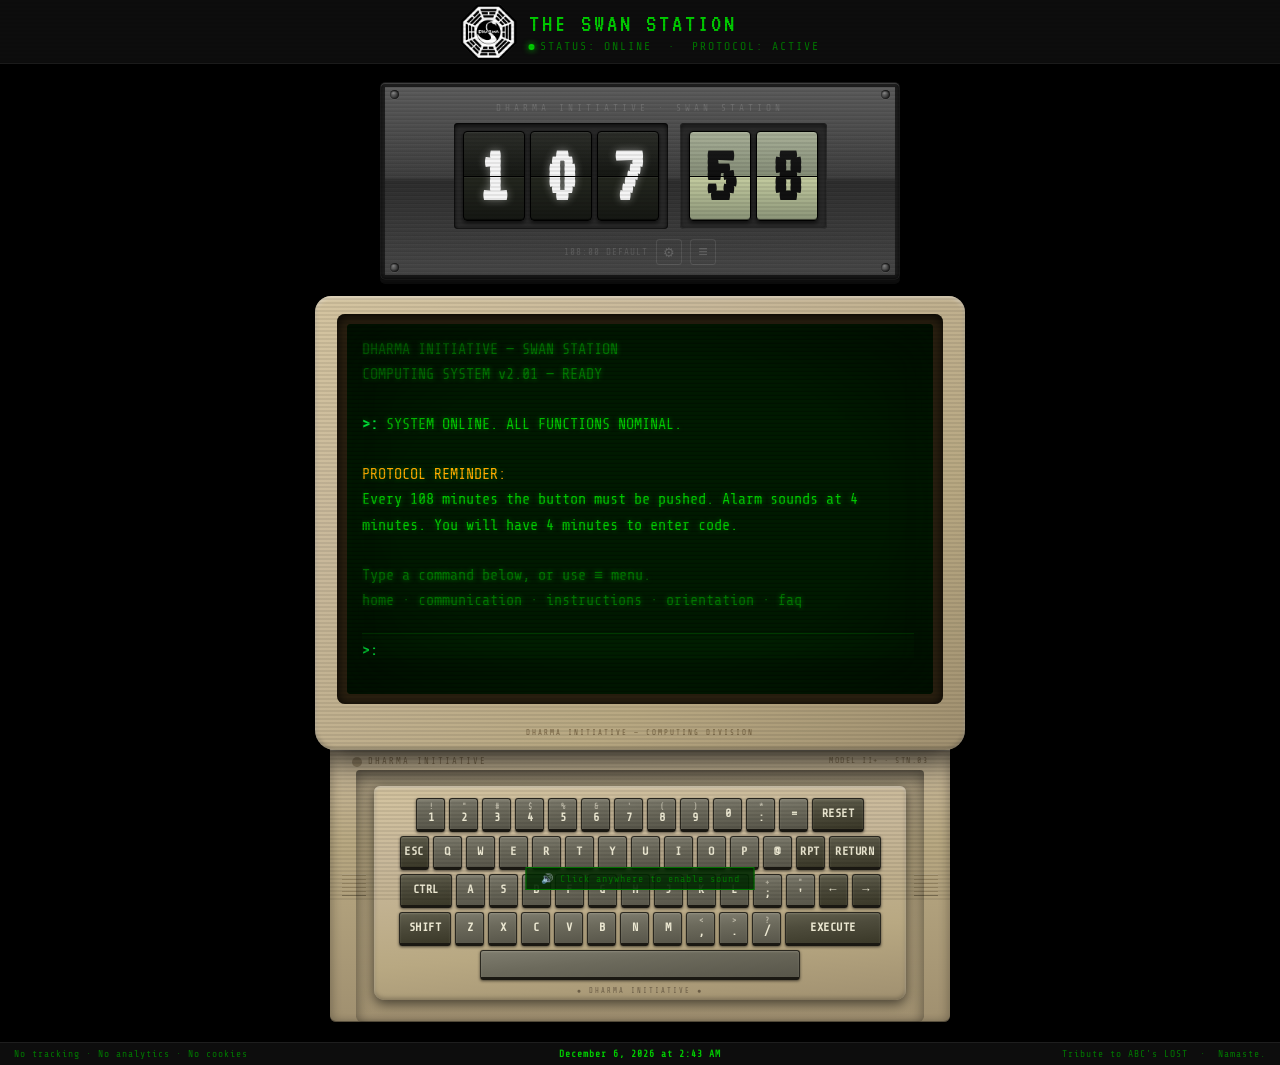
==== index.html @ b21dabe3 "Add files via upload" ====
<!DOCTYPE html>
<html lang="en">
<head>
  <meta charset="UTF-8">
  <meta name="viewport" content="width=device-width, initial-scale=1.0">
  <title>LOSTimer - Swan Station</title>
  <meta name="description" content="DHARMA Initiative Swan Station. Enter 4 8 15 16 23 42 every 108 minutes.">
  <link rel="stylesheet" href="style.css">
  <link rel="icon" type="image/x-icon" href="/favicon.ico">
  <link rel="icon" type="image/png" sizes="32x32" href="favicons/favicon-32x32.png">
  <link rel="icon" type="image/png" sizes="16x16" href="favicons/favicon-16x16.png">
  <link rel="apple-touch-icon" sizes="180x180" href="favicons/apple-touch-icon.png">
  <link rel="manifest" href="favicons/site.webmanifest">
</head>
<body>

<!-- FAILURE OVERLAY -->
<div id="failure-overlay">
  <div class="failure-text">⚠ SYSTEM FAILURE ⚠</div>
</div>

<!-- SETTINGS MODAL -->
<div class="modal-overlay" id="settings-modal">
  <div class="modal-box">
    <div class="modal-title">⚙ SET TIMER</div>
    <label class="modal-label">DURATION (minutes, 1–999):</label>
    <input type="number" class="modal-input" id="settings-minutes" min="1" max="999" value="108">
    <p class="modal-sub">DEFAULT: 108 min (DHARMA protocol)<br>Enter any duration for custom use.</p>
    <div class="modal-buttons">
      <button class="btn-modal cancel" id="btn-settings-cancel">CANCEL</button>
      <button class="btn-modal" id="btn-settings-apply">SET TIMER</button>
    </div>
  </div>
</div>

<!-- STATION MODAL -->
<div class="modal-overlay" id="station-modal">
  <div class="modal-box station-modal-box">
    <img class="station-modal-logo" id="station-modal-logo" src="" alt="">
    <h3 id="station-modal-title">STATION</h3>
    <p id="station-modal-desc"></p>
    <br>
    <button class="btn-modal" id="station-modal-close">ACKNOWLEDGED</button>
  </div>
</div>

<!-- FULLSCREEN GAME MENU OVERLAY -->
<div id="menu-overlay">
  <div class="menu-box">
    <div class="menu-overlay-title">— DHARMA INITIATIVE —</div>

    <!-- 6 stations (2×3 grid — Swan is this page) -->
    <div class="menu-stations-grid">
      <button class="menu-station-btn" data-station="Flame">
        <img class="menu-station-icon" src="assets/Logo_TheFlame.png" alt=""><span>THE FLAME</span>
      </button>
      <button class="menu-station-btn" data-station="Hydra">
        <img class="menu-station-icon" src="assets/Logo_TheHydra.png" alt=""><span>THE HYDRA</span>
      </button>
      <button class="menu-station-btn" data-station="Arrow">
        <img class="menu-station-icon" src="assets/Logo_TheArrow.png" alt=""><span>THE ARROW</span>
      </button>
      <button class="menu-station-btn" data-station="Pearl">
        <img class="menu-station-icon" src="assets/Logo_ThePearl.png" alt=""><span>THE PEARL</span>
      </button>
      <button class="menu-station-btn" data-station="Looking Glass">
        <img class="menu-station-icon" src="assets/Logo_LookingGlass.png" alt=""><span>LOOKING GLASS</span>
      </button>
      <button class="menu-station-btn" data-station="Orchid">
        <img class="menu-station-icon" src="assets/Logo_TheOrchid.png" alt=""><span>THE ORCHID</span>
      </button>
    </div>

    <!-- Links row -->
    <div class="menu-links">
      <div class="menu-link-group">
        <div class="menu-link-group-title">LOST LINKS</div>
        <a href="https://www.reddit.com/r/LOST/" target="_blank" rel="noopener">Reddit /r/LOST</a>
        <a href="https://lostpedia.fandom.com/" target="_blank" rel="noopener">Lostpedia</a>
        <a href="https://en.wikipedia.org/wiki/Lost_(TV_series)" target="_blank" rel="noopener">Wikipedia</a>
      </div>
      <div class="menu-link-group">
        <div class="menu-link-group-title">SUPPORT</div>
        <a href="mailto:KiarashFa@gmail.com">KiarashFa@gmail.com</a>
        <a href="https://kiarashfa.github.io/website/" target="_blank" rel="noopener">Personal Site</a>
        <a href="https://github.com/kiarashfa" target="_blank" rel="noopener">GitHub</a>
        
      </div>
      <div class="menu-link-group">
        <div class="menu-link-group-title">ABOUT</div>
        <button data-nav="about" class="menu-nav-btn">About</button>
        <button data-nav="faq"   class="menu-nav-btn">FAQ</button>
      </div>
    </div>

    <button class="menu-close-btn" id="menu-close">[ CLOSE ]</button>
  </div>
</div>

<!-- SOUND PROMPT -->
<div id="sound-prompt">🔊 Click anywhere to enable sound</div>

<!-- ═══════════ APP ═══════════ -->
<div id="app">

  <!-- TOP BAR -->
  <header class="top-bar">
    <div class="top-bar-left"></div>

    <div class="top-bar-center">
      <img class="dharma-logo" src="assets/Logo_TheSwan.png" alt="The Swan Station">
      <div class="site-title-block">
        <span class="site-title">THE SWAN STATION</span>
        <span class="site-status">
          <span class="dot"></span>STATUS: ONLINE &nbsp;·&nbsp; PROTOCOL: ACTIVE
        </span>
      </div>
    </div>

    <div class="top-bar-right">

    </div>
  </header>

  <!-- MAIN LAYOUT -->
  <div class="main-layout">

    <!-- CENTER COLUMN -->
    <main class="center-col">

      <!-- METAL FRAME COUNTDOWN TIMER -->
      <div class="timer-housing">
        <span class="timer-bolt-bl"></span>
        <span class="timer-bolt-br"></span>
        <div class="timer-label">DHARMA INITIATIVE · SWAN STATION</div>

        <div class="flip-clock" id="flip-clock">
          <div class="flip-group flip-group-minutes">
            <div class="flip-digit" id="fd-m1"><span class="digit">1</span></div>
            <div class="flip-digit" id="fd-m2"><span class="digit">0</span></div>
            <div class="flip-digit" id="fd-m3"><span class="digit">8</span></div>
          </div>
          <div class="flip-group flip-group-seconds">
            <div class="flip-digit" id="fd-s1"><span class="digit">0</span></div>
            <div class="flip-digit" id="fd-s2"><span class="digit">0</span></div>
          </div>
        </div>

        <div class="timer-controls">
          <span class="timer-info" id="timer-info">108:00 DEFAULT</span>
          <button class="btn-icon" id="btn-settings" title="Set custom timer">⚙</button>
          <button class="btn-icon" id="btn-menu" title="Menu" style="font-size:1rem;">≡</button>
        </div>
      </div>

      <!-- INTEGRATED COMPUTER STATION — monitor on top of case, keyboard in case -->
      <div class="station-stack">

        <!-- CRT MONITOR -->
        <div class="monitor-wrap">
          <div class="monitor-outer">
            <div class="monitor-inner-bezel">
              <div class="monitor-screen" id="monitor-screen">
                <div class="screen-scroll" id="screen-scroll">
                  <div class="screen-content" id="screen-content">
                    <!-- Filled by JS -->
                  </div>
                  <!-- Input always lives here, below content -->
                  <div id="screen-input-area"></div>
                </div>
              </div>
            </div>
          </div>
        </div>

        <!-- COMPUTER CASE (Apple II+ chassis) -->
        <div class="computer-case">
          <div class="case-badge"><span class="swan-glyph"></span>DHARMA INITIATIVE</div>
          <div class="case-model">MODEL II+ · STN.03</div>
          <div class="case-vents">
            <div class="case-vent-group"></div>
            <div class="case-vent-group"></div>
          </div>

          <!-- VIRTUAL KEYBOARD (sits inside the case's keyboard well) -->
          <div class="keyboard-well">
            <div class="keyboard-wrap" id="keyboard-wrap">
              <div class="keyboard-chassis">
                <div id="virtual-keyboard"></div>
              </div>
            </div>
          </div>
        </div>

      </div>

    </main>
  </div>

  <!-- FOOTER -->
  <footer>
    <span style="text-align:left;">No tracking · No analytics · No cookies</span>
    <span id="footer-time" style="text-align:center;">—</span>
    <span style="text-align:right;">Tribute to ABC's LOST &nbsp;·&nbsp; Namaste.</span>
  </footer>

</div>


<script src="script.js"></script>
</body>
</html>
---- style.css ----
/* ============================================
   THE SWAN STATION — style.css  v3
   DHARMA Initiative Computing System
   ============================================ */

@import url('https://fonts.googleapis.com/css2?family=Share+Tech+Mono&family=VT323&display=swap');

:root {
  --green:        #00cc00;
  --green-dim:    #007700;
  --green-bright: #00ff41;
  --green-screen: #001a00;
  --red-alarm:    #cc0000;
  --red-bright:   #ff2200;
  --amber:        #ffaa00;
  --bg:           #000000;
  --panel:        #0d0d0d;
  --panel-border: #1e1e1e;
  --sidebar-bg:   #0a0a0a;
  --font-mono:    'Share Tech Mono', 'Courier New', monospace;
  --font-vt:      'VT323', monospace;

  /* ── CASE PALETTE (warm cream-beige — Apple II+ / Swan prop) ── */
  --case-light:   #d4c4a0;
  --case-mid:     #c8b89a;
  --case-base:    #b8a882;
  --case-dark:    #a09070;
  --case-edge:    #6a5a3c;
  --case-bezel:   #2a2010;

  /* ── KEY PALETTE (cool gunmetal — the only gray surface) ──
     Both regular and special keys are shades of gray and close enough
     to read as one family. Special keys (ESC, SHIFT, CTRL, RETURN,
     RESET, REPT, ←, →, EXECUTE) are slightly DARKER so they read as
     a distinct subgroup. */
  --key-light:    #7e7c6e;
  --key-mid:      #6c6a5c;
  --key-dark:     #58564a;
  --key-edge:     #2a2820;
  --key-shadow:   #1a1812;
  --key-text:     #ece8d2;
  --key-text-dim: rgba(245,240,220,0.55);

  --special-light: #62604e;
  --special-mid:   #4e4c3c;
  --special-dark:  #3a3828;
  --special-text:  #ece8d2;

  /* Timer tile sizes */
  --tile-w: 62px;
  --tile-h: 90px;
  --tile-fs: 5.2rem;
}

*, *::before, *::after { box-sizing: border-box; margin: 0; padding: 0; }
html { font-size: 16px; }
body {
  background: var(--bg);
  color: var(--green);
  font-family: var(--font-mono);
  min-height: 100vh;
  overflow-x: hidden;
}
body::after {
  content: '';
  position: fixed; inset: 0;
  pointer-events: none;
  background: repeating-linear-gradient(
    to bottom, transparent 0, transparent 2px, rgba(0,0,0,0.07) 2px, rgba(0,0,0,0.07) 4px
  );
  z-index: 9999;
}
a { color: var(--green); text-decoration: none; }
a:hover { color: var(--green-bright); }
button, input { font-family: inherit; }

/* ═══════════════════════════════════════════
   LAYOUT
═══════════════════════════════════════════ */
#app { display: flex; flex-direction: column; min-height: 100vh; }

/* ── TOP BAR ── */
.top-bar {
  display: flex;
  align-items: center;
  justify-content: space-between;
  padding: 0 14px;
  background: var(--panel);
  border-bottom: 1px solid var(--panel-border);
  height: 64px;
  flex-shrink: 0;
  position: relative;
  z-index: 100;
}

.top-bar-left { display: flex; align-items: center; gap: 10px; }
.top-bar-center {
  position: absolute; left: 50%; transform: translateX(-50%);
  display: flex; align-items: center; gap: 12px;
}
.top-bar-right { display: flex; align-items: center; gap: 10px; }

/* Dharma SVG logo in top bar */
.dharma-logo { width: 56px; height: 56px; flex-shrink: 0; object-fit: contain; }

.site-title-block { display: flex; flex-direction: column; line-height: 1.2; }
.site-title {
  font-family: var(--font-vt);
  font-size: 1.6rem;
  color: var(--green);
  letter-spacing: 3px;
}
.site-status {
  font-size: 0.72rem;
  color: var(--green-dim);
  letter-spacing: 2px;
}
.site-status .dot {
  display: inline-block;
  width: 6px; height: 6px;
  border-radius: 50%;
  background: var(--green);
  box-shadow: 0 0 6px var(--green);
  margin-right: 5px;
  animation: dotPulse 2s ease-in-out infinite;
  vertical-align: middle;
}
@keyframes dotPulse { 50% { opacity: 0.3; } }

.top-bar-btn {
  background: none;
  border: 1px solid var(--panel-border);
  color: var(--green-dim);
  font-family: var(--font-mono);
  font-size: 0.65rem;
  padding: 4px 9px;
  cursor: pointer;
  letter-spacing: 1px;
  transition: all 0.15s;
}
.top-bar-btn:hover { border-color: var(--green-dim); color: var(--green); }

/* ── MAIN LAYOUT ── */
.main-layout {
  display: flex;
  flex: 1;
  justify-content: center;
  overflow: hidden;
}


/* ── CENTER COLUMN ── */
.center-col {
  flex: 1;
  display: flex;
  flex-direction: column;
  align-items: center;
  padding: 18px 16px 20px;
  gap: 16px;
  min-width: 0;
  overflow-y: auto;
}

/* The monitor + computer case stack as one unified object (no gap).
   center-col's gap still separates this stack from the flip-clock above. */
.station-stack {
  display: flex;
  flex-direction: column;
  align-items: center;
  width: 100%;
  max-width: 650px;
}
.station-stack .monitor-wrap {
  position: relative;
  z-index: 3;
  margin-bottom: -2px;     /* monitor base sits flush on the case */
}
.station-stack .computer-case {
  max-width: 620px;        /* slightly narrower than monitor → "sitting on top" */
}

/* ═══════════════════════════════════════════
   METAL FRAME FLIP-CLOCK TIMER
═══════════════════════════════════════════ */
.timer-housing {
  position: relative;
  display: inline-flex;
  flex-direction: column;
  align-items: center;
  gap: 10px;
  padding: 20px 26px 14px;
  border-radius: 5px;
  background:
    repeating-linear-gradient(0deg, rgba(255,255,255,0.018) 0 1px, transparent 1px 2px),
    linear-gradient(180deg, #5c5c5c 0%, #3e3e3e 48%, #2c2c2c 50%, #484848 100%);
  border: 1px solid #1a1a1a;
  box-shadow:
    inset 0 1px 0 rgba(255,255,255,0.18),
    inset 0 -2px 4px rgba(0,0,0,0.6),
    inset 0 0 0 4px #1e1e1e,
    0 4px 0 #0e0e0e,
    0 8px 30px rgba(0,0,0,0.95),
    0 16px 44px rgba(0,0,0,0.7);
  width: 100%;
  max-width: 520px;
}
/* Four corner bolts */
.timer-housing::before, .timer-housing::after {
  content: '';
  position: absolute; width: 9px; height: 9px;
  border-radius: 50%;
  background: radial-gradient(circle at 35% 30%, #909090, #1c1c1c 75%);
  box-shadow: inset 0 1px 2px rgba(0,0,0,0.9), 0 1px 0 rgba(255,255,255,0.06);
  top: 7px;
}
.timer-housing::before { left: 9px; }
.timer-housing::after  { right: 9px; }
.timer-bolt-bl, .timer-bolt-br {
  position: absolute; width: 9px; height: 9px;
  border-radius: 50%;
  background: radial-gradient(circle at 35% 30%, #909090, #1c1c1c 75%);
  box-shadow: inset 0 1px 2px rgba(0,0,0,0.9), 0 1px 0 rgba(255,255,255,0.06);
  bottom: 7px; pointer-events: none;
}
.timer-bolt-bl { left: 9px; }
.timer-bolt-br { right: 9px; }

.timer-label {
  font-family: var(--font-mono);
  font-size: 0.58rem;
  color: rgba(180,180,180,0.28);
  letter-spacing: 4px;
  text-transform: uppercase;
}

.flip-clock { display: inline-flex; align-items: stretch; gap: 12px; }

.flip-group {
  display: inline-flex; gap: 5px;
  padding: 8px 9px; border-radius: 4px;
}
.flip-group-minutes {
  background: #2A2A2A;
  box-shadow: inset 0 2px 5px rgba(0,0,0,0.95), inset 0 0 0 1px #191919;
}
.flip-group-seconds {
  background: #2A2A2A;
  box-shadow: inset 0 2px 5px rgba(0,0,0,0.6), inset 0 0 0 1px #3c3c3c;
}

/* ── INDIVIDUAL FLIP TILE ── */
.flip-digit {
  position: relative;
  width: var(--tile-w);
  height: var(--tile-h);
  border-radius: 4px;
  overflow: hidden;
  background: linear-gradient(180deg, #20221d 0%, #171915 49%, #24271f 51%, #151713 100%);
  border: 1px solid #000;
  box-shadow: inset 0 1px 0 rgba(255,255,255,0.05), inset 0 -1px 0 rgba(0,0,0,0.5), 0 2px 4px rgba(0,0,0,0.7);
  flex-shrink: 0;
}

.flip-group-seconds .flip-digit {
  background: linear-gradient(180deg, #a3ab92 0%, #858d77 49%, #c4cca0 51%, #8b9478 100%);
}

/* Top-half gloss */
.flip-digit::before {
  content: '';
  position: absolute; left: 0; right: 0; top: 0; height: 50%;
  background: linear-gradient(180deg, rgba(255,255,255,0.055), transparent);
  pointer-events: none; z-index: 3; border-radius: 4px 4px 0 0;
}
/* Hairline split */
.flip-digit::after {
  content: '';
  position: absolute; left: 0; right: 0; top: 50%;
  height: 1px;
  background: #000;
  box-shadow: 0 1px 0 rgba(255,255,255,0.04);
  z-index: 5;
}

/* Digit spans — alt's approach: stack in place, enter/exit simultaneously */
.flip-digit .digit {
  font-family: var(--font-vt);
  font-size: var(--tile-fs);
  font-weight: 700;
  color: #f4f4f4;
  text-shadow: 0 0 8px rgba(255,255,255,0.4);
  line-height: 1;
  position: absolute;
  inset: 0;
  display: flex; align-items: center; justify-content: center;
  z-index: 2;
}

.flip-group-seconds .flip-digit .digit {
  color: #111111;
  text-shadow: none;
}
.flip-digit .digit.enter { animation: digitEnter 0.32s ease-out both; }
.flip-digit .digit.exit  { animation: digitExit  0.32s ease-in  both; }

@keyframes digitEnter {
  from { transform: translateY(10px); opacity: 0; }
  to   { transform: translateY(0);    opacity: 1; }
}
@keyframes digitExit {
  from { transform: translateY(0);     opacity: 1; }
  to   { transform: translateY(-10px); opacity: 0; }
}

/* ── ALARM STATE ── */
.timer-alarm .flip-digit {
  background: linear-gradient(180deg, #2a0000 0%, #200000 49%, #180000 51%, #220000 100%);
}
.timer-alarm .flip-group-seconds { background: #1a0000; box-shadow: inset 0 2px 5px rgba(0,0,0,0.8), inset 0 0 0 1px #3a0000; }
.timer-alarm .flip-group-minutes { background: #0d0000; }
.timer-alarm .timer-separator { background: linear-gradient(180deg, #2e0000, #1a0000 50%, #2e0000); }
.timer-alarm .flip-digit .digit { color: var(--red-alarm); text-shadow: 0 0 14px rgba(255,0,0,0.7), 0 0 28px rgba(200,0,0,0.3); }
.timer-alarm .timer-housing { animation: warnPulse 0.8s ease-in-out infinite; }
@keyframes warnPulse {
  0%,100% { box-shadow: inset 0 1px 0 rgba(255,255,255,0.18), inset 0 0 0 4px #1e1e1e, 0 4px 0 #0e0e0e, 0 8px 30px rgba(0,0,0,0.95), 0 0 18px rgba(200,0,0,0.3); }
  50%     { box-shadow: inset 0 1px 0 rgba(255,255,255,0.18), inset 0 0 0 4px #1e1e1e, 0 4px 0 #0e0e0e, 0 8px 30px rgba(0,0,0,0.95), 0 0 44px rgba(255,0,0,0.75); }
}

/* ── GLYPH STATE ── */
.timer-glyph .flip-digit { background: #180000; }
.timer-glyph .flip-digit .digit { color: #ff2200; font-size: 2rem; text-shadow: 0 0 14px rgba(255,50,0,0.8); }

/* Timer controls row */
.timer-controls {
  display: flex; align-items: center; gap: 8px;
}
.timer-info {
  font-family: var(--font-mono); font-size: 0.58rem;
  color: rgba(160,160,160,0.28); letter-spacing: 1px;
}
.btn-icon {
  background: none;
  border: 1px solid rgba(160,160,160,0.2);
  color: rgba(160,160,160,0.4);
  font-size: 0.82rem; width: 26px; height: 26px;
  cursor: pointer; border-radius: 3px;
  display: flex; align-items: center; justify-content: center;
  transition: all 0.15s; font-family: var(--font-mono);
}
.btn-icon:hover { border-color: rgba(160,160,160,0.5); color: rgba(200,200,200,0.8); background: rgba(255,255,255,0.04); }

/* ═══════════════════════════════════════════
   CRT MONITOR — fixed size, internal scroll
═══════════════════════════════════════════ */
.monitor-wrap { width: 100%; max-width: 650px; }

.monitor-outer {
  background: linear-gradient(145deg, var(--case-light), var(--case-mid) 30%, var(--case-base) 70%, var(--case-dark));
  border-radius: 16px 16px 20px 20px;
  padding: 18px 22px 46px;
  box-shadow:
    0 8px 32px rgba(0,0,0,0.9),
    inset 0 2px 4px rgba(255,255,255,0.4),
    inset 0 -2px 4px rgba(0,0,0,0.3);
  position: relative;
}
.monitor-outer::before {
  content: 'DHARMA INITIATIVE — COMPUTING DIVISION';
  position: absolute; bottom: 13px; left: 50%; transform: translateX(-50%);
  font-family: var(--font-mono); font-size: 0.46rem;
  color: rgba(80,60,30,0.65); letter-spacing: 2px; white-space: nowrap;
}
.monitor-inner-bezel {
  background: var(--case-bezel); border-radius: 8px; padding: 10px;
  box-shadow: inset 0 2px 12px rgba(0,0,0,0.9);
}
.monitor-screen {
  background: var(--green-screen);
  border-radius: 4px;
  /* Fixed height — user scrolls inside */
  height: 370px;
  padding: 13px 15px;
  position: relative; overflow: hidden;
  box-shadow: inset 0 0 40px rgba(0,200,0,0.05), inset 0 0 80px rgba(0,0,0,0.3);
}
/* CRT curvature */
.monitor-screen::before {
  content: '';
  position: absolute; inset: 0;
  background: radial-gradient(ellipse at center, transparent 60%, rgba(0,0,0,0.4) 100%);
  pointer-events: none; z-index: 5;
}
/* Scanlines */
.monitor-screen::after {
  content: '';
  position: absolute; inset: 0;
  background: repeating-linear-gradient(
    to bottom, transparent 0, transparent 3px, rgba(0,0,0,0.18) 3px, rgba(0,0,0,0.18) 4px
  );
  pointer-events: none; z-index: 4;
}

/* Scrollable inner area — flex column so .screen-content can grow and
   push #screen-input-area to the bottom on short pages, while still
   allowing the whole stack to scroll on long pages. */
.screen-scroll {
  height: 100%;
  overflow-y: auto;
  overflow-x: hidden;
  position: relative; z-index: 3;
  scrollbar-width: thin;
  scrollbar-color: var(--green-dim) transparent;
  padding-right: 4px;
  display: flex;
  flex-direction: column;
}
.screen-scroll::-webkit-scrollbar { width: 4px; }
.screen-scroll::-webkit-scrollbar-track { background: transparent; }
.screen-scroll::-webkit-scrollbar-thumb { background: var(--green-dim); border-radius: 2px; }

.screen-content {
  font-family: var(--font-mono);
  font-size: 0.95rem;
  color: var(--green);
  line-height: 1.65;
  text-shadow: 0 0 5px rgba(0,204,0,0.5);
  /* Grow to fill available space (pushing the terminal to the bottom on
     short pages) but never shrink below natural content size (so long
     pages still scroll normally). */
  flex: 1 0 auto;
  display: flex; flex-direction: column;
}

/* Terminal input area sits at the bottom of the flex column and never shrinks */
#screen-input-area {
  flex: 0 0 auto;
}

.screen-line { display: block; white-space: normal; word-break: break-word; }
.screen-prompt { color: var(--green-bright); font-weight: bold; }
.text-red   { color: var(--red-alarm) !important; text-shadow: 0 0 8px rgba(200,0,0,0.5) !important; }
.text-amber { color: var(--amber) !important; }
.text-dim   { color: var(--green-dim) !important; }
.blink      { animation: genericBlink 1s step-end infinite; }
@keyframes genericBlink { 0%,100%{opacity:1;} 50%{opacity:0;} }

.cursor {
  display: inline-block; width: 0.55em; height: 1em;
  background: var(--green); vertical-align: text-bottom;
  animation: cursorBlink 1s step-end infinite; margin-left: 2px;
}
@keyframes cursorBlink { 0%,100%{opacity:1;} 50%{opacity:0;} }

/* Typewriter cursor — follows the typing head while the screen renders. */
.tw-cursor {
  display: inline-block;
  color: var(--green) !important;
  text-shadow: 0 0 5px rgba(0,204,0,0.6) !important;
  animation: cursorBlink 0.7s step-end infinite;
  margin-left: 1px;
  font-weight: bold;
}

/* ── TERMINAL COMMAND INPUT (inside monitor) ── */
.term-input-row {
  margin-top: 10px; flex-shrink: 0;
  display: flex; align-items: center; gap: 0;
  background: rgba(0,50,0,0.18);
  border-top: 1px solid rgba(0,204,0,0.15);
  padding-top: 9px;
}
.input-prompt {
  color: var(--green-bright); font-size: 0.88rem; white-space: nowrap;
  font-weight: bold; margin-right: 4px; flex-shrink: 0;
}

#code-input {
  flex: 1; background: transparent; border: none; outline: none;
  color: var(--green-bright); font-family: var(--font-mono);
  font-size: 0.88rem; letter-spacing: 3px;
  /* Wide green caret — acts as our block cursor */
  caret-color: var(--green);
  caret-shape: block;
  min-width: 0; padding: 0;
}
#code-input::placeholder { color: var(--green-dim); font-size: 0.72rem; letter-spacing: 1px; }
#term-response { font-size: 0.8rem; min-height: 1.4em; margin-top: 5px; flex-shrink: 0; }

/* Screen glitch */
.monitor-screen.glitch { animation: screenGlitch 0.1s step-end infinite; }
@keyframes screenGlitch {
  0%   { filter: hue-rotate(0deg) brightness(1); transform: translateX(0); }
  20%  { filter: hue-rotate(90deg) brightness(2); transform: translateX(-3px); }
  40%  { filter: hue-rotate(180deg) brightness(0.5); transform: translateX(4px); }
  60%  { filter: hue-rotate(270deg) brightness(1.5); transform: translateX(-2px); }
  80%  { filter: hue-rotate(45deg) brightness(0.8); transform: translateX(1px); }
  100% { filter: none; transform: translateX(0); }
}

/* ═══════════════════════════════════════════
   VIRTUAL KEYBOARD — Apple II style
   The keyboard now sits inside a computer case that the monitor rests
   on. Visual stack:
       [ monitor          ] (monitor-wrap, outside this block)
       [ computer case    ] (.computer-case)
         └─ keyboard well  (.keyboard-well, sunken recess)
            └─ keyboard    (.keyboard-chassis — same case color)
═══════════════════════════════════════════ */
.keyboard-wrap { width: 100%; max-width: 620px; display: block; }

/* The Apple II+ chassis box that the monitor sits on top of. */
.computer-case {
  width: 100%;
  background: linear-gradient(180deg,
    var(--case-mid) 0%,
    var(--case-base) 35%,
    var(--case-dark) 100%
  );
  border-radius: 0 0 6px 6px;
  padding: 22px 28px 0;      /* bottom padding handled by keyboard-well */
  position: relative;
  z-index: 2;
  box-shadow:
    0 14px 30px rgba(0,0,0,0.85),
    inset 0 3px 0 rgba(255,255,255,0.18),    /* highlight line where monitor meets case */
    inset 0 -1px 0 rgba(0,0,0,0.35),
    inset 4px 0 8px rgba(0,0,0,0.18),
    inset -4px 0 8px rgba(0,0,0,0.18);
}
.case-badge {
  position: absolute; top: 8px; left: 22px;
  font-family: var(--font-mono); font-size: 0.55rem;
  color: rgba(80,60,30,0.55); letter-spacing: 2px;
}
.case-badge .swan-glyph {
  display: inline-block; width: 10px; height: 10px;
  border-radius: 50%; background: rgba(80,60,30,0.35);
  margin-right: 6px; vertical-align: middle;
}
.case-model {
  position: absolute; top: 8px; right: 22px;
  font-family: var(--font-mono); font-size: 0.5rem;
  color: rgba(80,60,30,0.55); letter-spacing: 1.5px;
}
.case-vents {
  position: absolute; left: 12px; right: 12px;
  top: 50%; transform: translateY(-50%);
  height: 22px; pointer-events: none;
  display: flex; justify-content: space-between; align-items: center;
}
.case-vent-group {
  height: 100%; width: 24px;
  background: repeating-linear-gradient(
    to bottom,
    rgba(80,60,30,0.25) 0px,
    rgba(80,60,30,0.25) 1px,
    transparent 1px, transparent 4px
  );
  border-top: 1px solid rgba(255,255,255,0.08);
  border-bottom: 1px solid rgba(0,0,0,0.18);
}

/* Sunken recess in the case front where the keyboard lives. */
.keyboard-well {
  margin: 0 -2px;
  background: linear-gradient(180deg,
    rgba(0,0,0,0.18) 0%,
    rgba(0,0,0,0.08) 40%,
    transparent 100%
  );
  padding: 16px 18px 22px;
  border-radius: 4px 4px 6px 6px;
  box-shadow: inset 0 6px 14px rgba(0,0,0,0.45);
  position: relative;
}

/* Keyboard chassis — SAME warm cream color as monitor + case, with a
   small drop shadow so it visually lifts out of the well. Only the
   keycaps themselves are gray. */
.keyboard-chassis {
  background: linear-gradient(175deg, var(--case-light), var(--case-mid) 30%, var(--case-base) 70%, var(--case-dark));
  border-radius: 6px 6px 10px 10px;
  padding: 12px 14px 16px;
  box-shadow:
    0 4px 12px rgba(0,0,0,0.55),
    inset 0 2px 3px rgba(255,255,255,0.32),
    inset 0 -2px 4px rgba(0,0,0,0.25);
  position: relative;
  z-index: 2;
}
.keyboard-chassis::after {
  content: '● DHARMA INITIATIVE ●';
  position: absolute; bottom: 5px; left: 50%; transform: translateX(-50%);
  font-family: var(--font-mono); font-size: 0.44rem;
  color: rgba(30,20,10,0.45); letter-spacing: 2px; white-space: nowrap;
}
.key-row { display: flex; gap: 4px; margin-bottom: 4px; justify-content: center; }

/* Regular keys — medium gunmetal gray. */
.key {
  background: linear-gradient(175deg, var(--key-light), var(--key-mid) 40%, var(--key-dark));
  border: 1px solid var(--key-edge);
  border-bottom: 3px solid var(--key-shadow);
  border-radius: 3px; min-width: 29px; height: 34px;
  display: flex; flex-direction: column; align-items: center; justify-content: center;
  cursor: pointer; user-select: none;
  font-family: var(--font-mono); font-size: 0.62rem; color: var(--key-text); font-weight: bold;
  position: relative; transition: all 0.06s; line-height: 1.1; text-align: center;
  box-shadow: inset 0 1px 2px rgba(245,240,220,0.18), 0 1px 3px rgba(0,0,0,0.6);
}
.key:active, .key.pressed {
  transform: translateY(2px); border-bottom-width: 1px;
  box-shadow: inset 0 1px 2px rgba(0,0,0,0.3), 0 0 6px rgba(0,204,0,0.4);
  background: linear-gradient(175deg, #8a9070, #74785e 40%, #5e624a);
  color: #fff; border-color: var(--green-dim);
}
.key .key-main { font-size: 0.75rem; }
.key .key-shift { font-size: 0.5rem; color: var(--key-text-dim); line-height: 1; }
.key-w-1  { min-width: 29px; }
.key-w-1h { min-width: 52px; }
.key-w-2  { min-width: 58px; }
.key-w-2h { min-width: 76px; }
.key-w-3  { min-width: 84px; }
.key-w-sp { min-width: 220px; }
.key-w-ret { min-width: 76px; }
.key-w-execute { min-width: 96px; }
.key-w-space   { min-width: 320px; height: 30px; }

/* Special keys (ESC, SHIFT, CTRL, RETURN, RESET, REPT, ←, →, EXECUTE) —
   lighter tone of the same gunmetal family so they read as a distinct
   group against the darker regular keys. */
/* Special keys (ESC, SHIFT, CTRL, RETURN, RESET, REPT, ←, →, EXECUTE) —
   a slightly darker tone of the same gunmetal family. Close enough to
   regular keys to read as one keyboard, just darker enough to flag the
   functional group. */
.key-special {
  background: linear-gradient(175deg, var(--special-light), var(--special-mid) 40%, var(--special-dark));
  color: var(--special-text); font-size: 0.54rem; letter-spacing: 0.5px;
}
.key-special:active, .key-special.pressed {
  background: linear-gradient(175deg, #707860, #585c44 40%, #444832);
  color: var(--green-bright);
}

/* ═══════════════════════════════════════════
   FULLSCREEN GAME MENU OVERLAY
═══════════════════════════════════════════ */
#menu-overlay {
  position: fixed; inset: 0;
  background: rgba(0,0,0,0.88);
  z-index: 500;
  display: none;
  align-items: center;
  justify-content: center;
  backdrop-filter: blur(3px);
}
#menu-overlay.open { display: flex; }

/* The framed box — same style as settings modal */
.menu-box {
  background: var(--sidebar-bg);
  border: 1px solid var(--green-dim);
  padding: 28px 32px 24px;
  max-width: 520px;
  width: calc(100% - 32px);
  box-shadow: 0 0 40px rgba(0,200,0,0.1);
  display: flex;
  flex-direction: column;
  align-items: center;
  gap: 22px;
  max-height: 90vh;
  overflow-y: auto;
}

.menu-overlay-title {
  font-family: var(--font-vt);
  font-size: 1.6rem;
  color: var(--green-dim);
  letter-spacing: 8px;
  text-align: center;
  border-bottom: 1px solid var(--panel-border);
  padding-bottom: 12px;
  width: 100%;
}

/* Stations grid — 2 columns × 3 rows */
.menu-stations-grid {
  display: grid;
  grid-template-columns: repeat(2, 1fr);
  gap: 10px;
  width: 100%;
}
.menu-station-btn {
  background: #0a0a0a;
  border: 1px solid #222;
  color: var(--green-dim);
  font-family: var(--font-mono);
  font-size: 0.72rem;
  padding: 12px 10px 10px;
  cursor: pointer;
  text-align: center;
  transition: all 0.15s;
  display: flex; flex-direction: row; align-items: center; justify-content: center; gap: 10px;
  letter-spacing: 0.5px;
  width: 100%;
}
.menu-station-btn:hover { border-color: var(--green-dim); color: var(--green); background: #0f1a0f; }
.menu-station-icon {
  width: 34px;
  height: 34px;
  object-fit: contain;
  opacity: 0.55;
  transition: opacity 0.15s, filter 0.15s;
  flex-shrink: 0;
}
.menu-station-btn:hover .menu-station-icon { opacity: 1; }

/* Menu links section */
.menu-links {
  display: flex; gap: 24px; flex-wrap: wrap; justify-content: center; width: 100%;
}
.menu-link-group { text-align: center; }
.menu-link-group-title {
  font-size: 0.62rem; color: var(--green-dim); letter-spacing: 3px;
  margin-bottom: 8px; border-bottom: 1px solid #1a1a1a; padding-bottom: 4px;
}
.menu-link-group a, .menu-link-group button {
  display: block; padding: 4px 0;
  font-family: var(--font-mono); font-size: 0.72rem;
  color: #334433; background: none; border: none; cursor: pointer;
  letter-spacing: 0.5px; transition: color 0.1s; text-align: center; width: 100%;
}
.menu-link-group a:hover, .menu-link-group button:hover { color: var(--green); text-decoration: none; }

.menu-close-btn {
  background: none; border: 1px solid var(--green-dim); color: var(--green);
  font-family: var(--font-mono); font-size: 0.7rem;
  padding: 7px 20px; cursor: pointer; letter-spacing: 2px; transition: all 0.15s;
  margin-top: 4px;
}
.menu-close-btn:hover { background: var(--green); color: #000; }

/* ═══════════════════════════════════════════
   SETTINGS MODAL
═══════════════════════════════════════════ */
.modal-overlay {
  position: fixed; inset: 0; background: rgba(0,0,0,0.85);
  z-index: 600; display: none; align-items: center; justify-content: center;
}
.modal-overlay.open { display: flex; }
.modal-box {
  background: var(--sidebar-bg); border: 1px solid var(--green-dim);
  padding: 24px 28px; max-width: 320px; width: 90%;
  box-shadow: 0 0 40px rgba(0,200,0,0.1);
}
.modal-title {
  font-family: var(--font-vt); font-size: 1.3rem; color: var(--green);
  letter-spacing: 2px; margin-bottom: 14px;
  border-bottom: 1px solid var(--green-dim); padding-bottom: 7px;
}
.modal-label { font-size: 0.72rem; color: var(--green-dim); letter-spacing: 1px; margin-bottom: 6px; display: block; }
.modal-input {
  background: #000; border: 1px solid var(--green-dim); color: var(--green);
  font-family: var(--font-mono); font-size: 1rem; padding: 6px 10px;
  width: 100%; margin-bottom: 12px; outline: none;
}
.modal-input:focus { border-color: var(--green); }
.modal-sub { font-size: 0.6rem; color: #334433; letter-spacing: 0.5px; margin-bottom: 14px; line-height: 1.7; }
.modal-buttons { display: flex; gap: 10px; justify-content: flex-end; }
.btn-modal {
  background: none; border: 1px solid var(--green-dim); color: var(--green);
  font-family: var(--font-mono); font-size: 0.72rem; padding: 6px 14px;
  cursor: pointer; letter-spacing: 1px; transition: all 0.15s;
}
.btn-modal:hover { background: var(--green); color: #000; }
.btn-modal.cancel { border-color: #333; color: #555; }
.btn-modal.cancel:hover { background: #222; color: #888; }

/* Station modal */
.station-modal-box {
  background: var(--sidebar-bg); border: 1px solid var(--red-alarm);
  padding: 24px 28px 28px; max-width: 320px; width: 90%; text-align: center;
  box-shadow: 0 0 40px rgba(200,0,0,0.15);
}
.station-modal-logo {
  display: block;
  width: 96px;
  height: 96px;
  margin: 0 auto 14px;
  object-fit: contain;
  opacity: 0.85;
  filter: drop-shadow(0 0 12px rgba(200,0,0,0.35));
}
.station-modal-box h3 {
  font-family: var(--font-vt); font-size: 1.4rem; color: var(--red-alarm);
  letter-spacing: 3px; margin-bottom: 10px;
}
.station-modal-box p { font-size: 0.72rem; color: var(--green-dim); letter-spacing: 1px; line-height: 1.9; }

/* ═══════════════════════════════════════════
   FAILURE OVERLAY
═══════════════════════════════════════════ */
#failure-overlay {
  position: fixed; inset: 0; background: rgba(180,0,0,0);
  z-index: 400; display: none; align-items: center; justify-content: center; pointer-events: none;
}
#failure-overlay.active {
  display: flex; pointer-events: all;
  animation: failureFlash 0.5s step-end 6;
}
@keyframes failureFlash { 0%,100%{background:rgba(180,0,0,0);} 50%{background:rgba(180,0,0,0.45);} }
.failure-text {
  font-family: var(--font-vt); font-size: clamp(2rem, 8vw, 5rem);
  color: var(--red-bright); letter-spacing: 6px; text-align: center;
  text-shadow: 0 0 40px rgba(255,50,0,0.8);
  animation: textFlicker 0.2s step-end infinite;
}
@keyframes textFlicker { 0%,90%,100%{opacity:1;} 91%,99%{opacity:0.3;} }

/* ═══════════════════════════════════════════
   SOUND PROMPT
═══════════════════════════════════════════ */
#sound-prompt {
  position: fixed; bottom: 10px; left: 50%; transform: translateX(-50%);
  background: rgba(0,40,0,0.9); border: 1px solid var(--green-dim);
  color: var(--green-dim); font-family: var(--font-mono); font-size: 0.62rem;
  padding: 5px 14px; letter-spacing: 1px; cursor: pointer; z-index: 200;
}
#sound-prompt.hidden { display: none; }

/* ═══════════════════════════════════════════
   DRAWER BG (mobile)
═══════════════════════════════════════════ */


/* ═══════════════════════════════════════════
   FOOTER
═══════════════════════════════════════════ */
footer {
  background: var(--panel); border-top: 1px solid var(--panel-border);
  text-align: center; padding: 6px 14px;
  font-size: 0.6rem; color: var(--green-dim); letter-spacing: 1px;
  display: grid; grid-template-columns: 1fr auto 1fr; align-items: center; gap: 4px;
}
footer a { color: var(--green-dim); }
footer a:hover { color: var(--green); }
#footer-time { color: var(--green); font-weight: bold; }

/* ═══════════════════════════════════════════
   VIDEO inside monitor (inline fallback)
═══════════════════════════════════════════ */
.screen-video {
  width: 100%; max-height: 200px; background: #000; display: block; margin: 6px 0;
}

/* ═══════════════════════════════════════════
   FULLSCREEN ORIENTATION FILM
   When .monitor-fullscreen is active on .monitor-screen,
   the normal terminal content is hidden and an absolutely
   positioned video layout fills the entire monitor area.
═══════════════════════════════════════════ */
.monitor-screen.monitor-fullscreen .screen-scroll {
  /* Hide normal scroll/content; the .orient-fullscreen layer takes over.
     We keep it in the DOM so #screen-content (which hosts .orient-fullscreen)
     can still be queried. */
  padding: 0;
  overflow: hidden;
}
.monitor-screen.monitor-fullscreen .screen-content {
  height: 100%;
}
.monitor-screen.monitor-fullscreen #screen-input-area {
  display: none;
}

.orient-fullscreen {
  position: absolute;
  inset: 0;
  display: flex;
  flex-direction: column;
  background: #000;
  z-index: 3;       /* below scanlines (::after z=4) and vignette (::before z=5) */
}

/* Top title strip — keeps the two header lines visible above the film */
.orient-header {
  flex-shrink: 0;
  display: flex;
  flex-direction: column;
  gap: 2px;
  padding: 8px 14px 8px;
  background: linear-gradient(180deg, rgba(0,40,0,0.85), rgba(0,20,0,0.6));
  border-bottom: 1px solid rgba(0,204,0,0.25);
  font-family: var(--font-mono);
  font-size: 0.72rem;
  letter-spacing: 1px;
  line-height: 1.4;
  text-shadow: 0 0 5px rgba(0,204,0,0.5);
}
.orient-header-line { display: block; }

/* Exit button — top-right, terminal-styled */
.orient-exit-btn {
  position: absolute;
  top: 6px;
  right: 10px;
  z-index: 8;       /* above everything inside .monitor-screen including scanlines */
  background: rgba(0,30,0,0.85);
  border: 1px solid var(--green-dim);
  color: var(--green);
  font-family: var(--font-mono);
  font-size: 0.66rem;
  letter-spacing: 1.5px;
  padding: 4px 9px;
  cursor: pointer;
  border-radius: 2px;
  transition: all 0.15s;
  text-shadow: 0 0 4px rgba(0,204,0,0.4);
}
.orient-exit-btn:hover {
  background: var(--green);
  color: #000;
  border-color: var(--green);
  text-shadow: none;
}

/* Video container — takes the remaining space below the header */
.orient-video-wrap {
  flex: 1;
  position: relative;
  display: flex;
  align-items: center;
  justify-content: center;
  background: #000;
  min-height: 0;    /* allow flex item to shrink properly */
}
.orient-video {
  width: 100%;
  height: 100%;
  max-width: 100%;
  max-height: 100%;
  object-fit: contain;   /* preserves the 1.33:1 aspect ratio */
  background: #000;
  display: block;
}

/* Fallback shown if the video file is missing / errors */
.orient-fallback {
  display: none;       /* shown via JS by setting display:flex */
  position: absolute;
  inset: 0;
  flex-direction: column;
  align-items: center;
  justify-content: center;
  text-align: center;
  font-family: var(--font-mono);
  font-size: 0.85rem;
  line-height: 1.7;
  letter-spacing: 1px;
  padding: 20px;
}

/* "TRANSMISSION COMPLETE" overlay shown briefly when the video ends */
.orient-complete {
  position: absolute;
  inset: 0;
  display: flex;
  align-items: center;
  justify-content: center;
  background: rgba(0,0,0,0.75);
  font-family: var(--font-mono);
  font-size: 1rem;
  letter-spacing: 3px;
  text-shadow: 0 0 8px rgba(255,170,0,0.5);
  animation: orientCompleteIn 0.4s ease-out;
}
@keyframes orientCompleteIn {
  from { opacity: 0; }
  to   { opacity: 1; }
}

/* ═══════════════════════════════════════════
   MOBILE
═══════════════════════════════════════════ */
@media (max-width: 768px) {
  
  
  :root { --tile-w: 46px; --tile-h: 68px; --tile-fs: 3.9rem; }
  .timer-housing { padding: 14px 16px 12px; }
  .timer-separator { width: 10px; }
  .monitor-screen { height: 280px; }
  .keyboard-wrap { padding: 0 4px; }
  .computer-case { padding: 18px 12px 0; max-width: 100%; }
  .computer-case .case-badge,
  .computer-case .case-model { font-size: 0.46rem; letter-spacing: 1.2px; }
  .computer-case .case-vents { display: none; }   /* skip the decorative vents on small screens */
  .keyboard-well { padding: 10px 8px 14px; }
  .station-stack .computer-case { max-width: 100%; }
  .key { min-width: calc((100vw - 40px) / 18); height: 28px; }
  .key .key-main { font-size: 0.65rem; }
  .key-w-1  { min-width: calc((100vw - 40px) / 18); }
  .key-w-sp { min-width: 160px; }
  .key-w-ret { min-width: 58px; }
  .key-w-2h { min-width: 60px; }
  .key-w-2  { min-width: 46px; }
  .key-w-1h { min-width: 42px; }
  .key-w-execute { min-width: 70px; }
  .key-w-space   { min-width: 200px; height: 26px; }
  .center-col { padding: 10px 6px 14px; }
  .menu-stations-grid { grid-template-columns: repeat(3, 1fr); }
  .top-bar-center { position: static; transform: none; }
  /* Slightly tame the upsized header on mobile */
  .top-bar { height: 56px; }
  .dharma-logo { width: 44px; height: 44px; }
  .site-title { font-size: 1.3rem; }
  .site-status { font-size: 0.62rem; }
}

@media (max-width: 400px) {
  :root { --tile-w: 36px; --tile-h: 54px; --tile-fs: 3rem; }
  .key { min-width: calc((100vw - 30px) / 18); }
  .key-w-sp { min-width: 120px; }
  .key-w-execute { min-width: 56px; }
  .key-w-space   { min-width: 150px; }
  .menu-stations-grid { grid-template-columns: repeat(2, 1fr); }
}
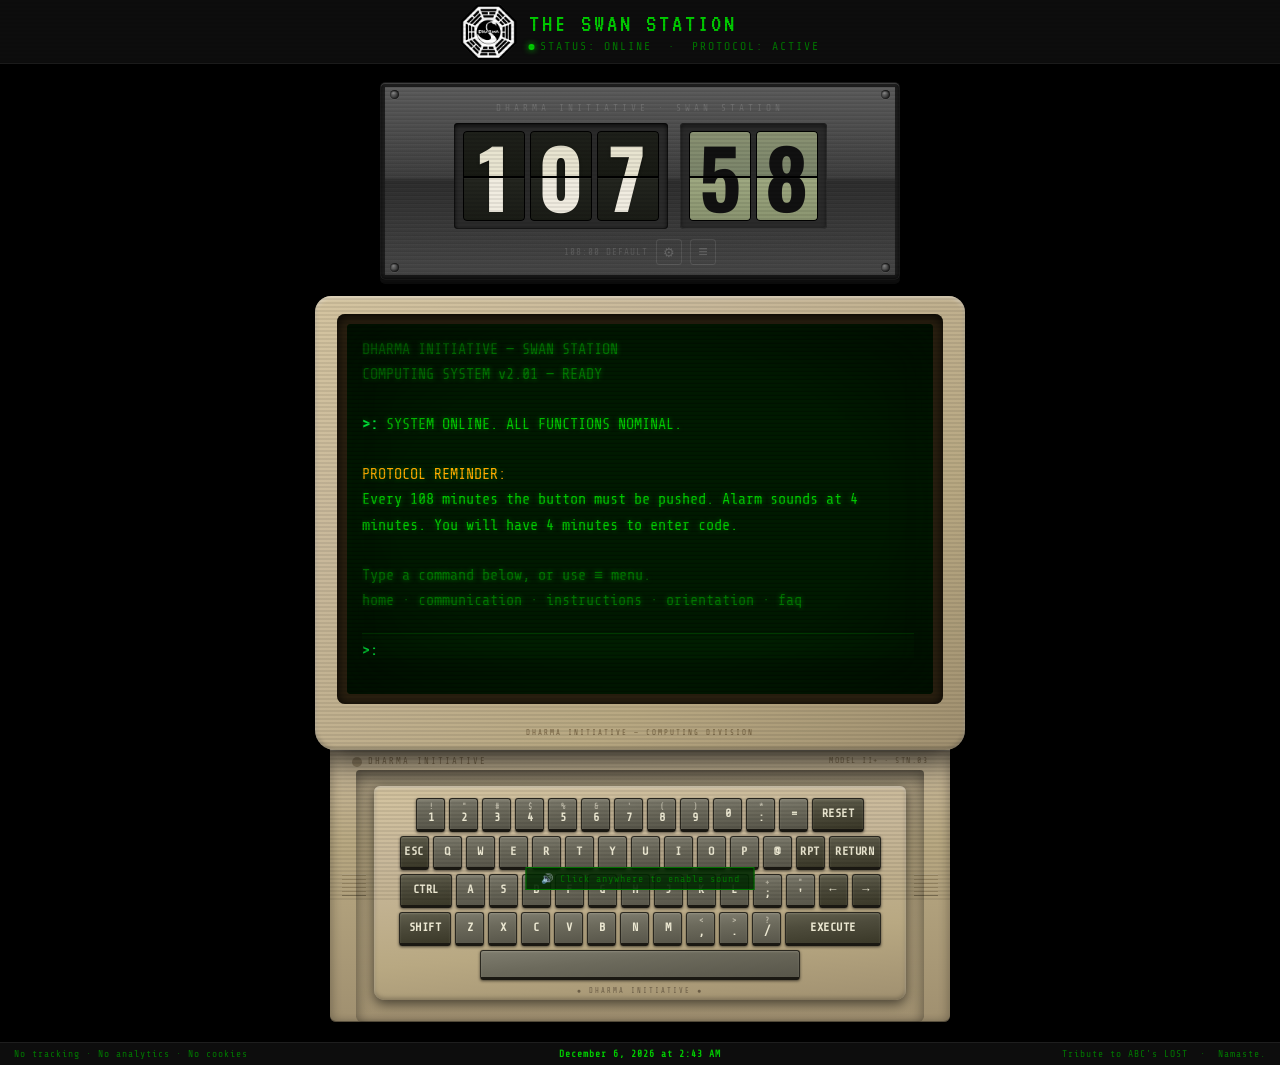
==== commit de66ddae: "Add files via upload" ====
--- a/index.html
+++ b/index.html
@@ -136,13 +136,38 @@
 
         <div class="flip-clock" id="flip-clock">
           <div class="flip-group flip-group-minutes">
-            <div class="flip-digit" id="fd-m1"><span class="digit">1</span></div>
-            <div class="flip-digit" id="fd-m2"><span class="digit">0</span></div>
-            <div class="flip-digit" id="fd-m3"><span class="digit">8</span></div>
+            <div class="flip-digit" id="fd-m1">
+              <div class="top-half"><span class="digit-text">1</span></div>
+              <div class="bottom-half"><span class="digit-text">1</span></div>
+              <div class="flap"><span class="digit-text">1</span></div>
+              <div class="flap-shadow"></div>
+            </div>
+            <div class="flip-digit" id="fd-m2">
+              <div class="top-half"><span class="digit-text">0</span></div>
+              <div class="bottom-half"><span class="digit-text">0</span></div>
+              <div class="flap"><span class="digit-text">0</span></div>
+              <div class="flap-shadow"></div>
+            </div>
+            <div class="flip-digit" id="fd-m3">
+              <div class="top-half"><span class="digit-text">8</span></div>
+              <div class="bottom-half"><span class="digit-text">8</span></div>
+              <div class="flap"><span class="digit-text">8</span></div>
+              <div class="flap-shadow"></div>
+            </div>
           </div>
           <div class="flip-group flip-group-seconds">
-            <div class="flip-digit" id="fd-s1"><span class="digit">0</span></div>
-            <div class="flip-digit" id="fd-s2"><span class="digit">0</span></div>
+            <div class="flip-digit" id="fd-s1">
+              <div class="top-half"><span class="digit-text">0</span></div>
+              <div class="bottom-half"><span class="digit-text">0</span></div>
+              <div class="flap"><span class="digit-text">0</span></div>
+              <div class="flap-shadow"></div>
+            </div>
+            <div class="flip-digit" id="fd-s2">
+              <div class="top-half"><span class="digit-text">0</span></div>
+              <div class="bottom-half"><span class="digit-text">0</span></div>
+              <div class="flap"><span class="digit-text">0</span></div>
+              <div class="flap-shadow"></div>
+            </div>
           </div>
         </div>
 
--- a/style.css
+++ b/style.css
@@ -3,7 +3,7 @@
    DHARMA Initiative Computing System
    ============================================ */
 
-@import url('https://fonts.googleapis.com/css2?family=Share+Tech+Mono&family=VT323&display=swap');
+@import url('https://fonts.googleapis.com/css2?family=Oswald:wght@600;700&family=Share+Tech+Mono&family=VT323&display=swap');
 
 :root {
   --green:        #00cc00;
@@ -248,87 +248,221 @@
   box-shadow: inset 0 2px 5px rgba(0,0,0,0.6), inset 0 0 0 1px #3c3c3c;
 }
 
-/* ── INDIVIDUAL FLIP TILE ── */
+/* ── INDIVIDUAL FLIP TILE (Split-Flap) ── */
 .flip-digit {
   position: relative;
   width: var(--tile-w);
   height: var(--tile-h);
   border-radius: 4px;
   overflow: hidden;
-  background: linear-gradient(180deg, #20221d 0%, #171915 49%, #24271f 51%, #151713 100%);
+  perspective: 300px;
+  flex-shrink: 0;
+}
+
+/* ── Static halves — show current digit at rest ── */
+.flip-digit .top-half,
+.flip-digit .bottom-half {
+  position: absolute;
+  left: 0; right: 0;
+  width: 100%;
+  height: 50%;
+  overflow: hidden;
+}
+.flip-digit .top-half {
+  top: 0;
+  background: linear-gradient(180deg, #1e201a 0%, #181a14 100%);
+  border-radius: 4px 4px 0 0;
   border: 1px solid #000;
-  box-shadow: inset 0 1px 0 rgba(255,255,255,0.05), inset 0 -1px 0 rgba(0,0,0,0.5), 0 2px 4px rgba(0,0,0,0.7);
-  flex-shrink: 0;
-}
-
-.flip-group-seconds .flip-digit {
-  background: linear-gradient(180deg, #a3ab92 0%, #858d77 49%, #c4cca0 51%, #8b9478 100%);
-}
-
-/* Top-half gloss */
-.flip-digit::before {
-  content: '';
-  position: absolute; left: 0; right: 0; top: 0; height: 50%;
-  background: linear-gradient(180deg, rgba(255,255,255,0.055), transparent);
-  pointer-events: none; z-index: 3; border-radius: 4px 4px 0 0;
-}
-/* Hairline split */
+  border-bottom: none;
+}
+.flip-digit .bottom-half {
+  bottom: 0;
+  background: linear-gradient(180deg, #242620 0%, #1a1c16 100%);
+  border-radius: 0 0 4px 4px;
+  border: 1px solid #000;
+  border-top: none;
+}
+
+/* Digit text — each half shows the full-tile-height text, clipped by overflow */
+.flip-digit .top-half .digit-text {
+  font-family: 'Oswald', sans-serif;
+  font-size: var(--tile-fs);
+  font-weight: 700;
+  color: #e8e4d0;
+  line-height: 1;
+  position: absolute;
+  top: 0;
+  height: var(--tile-h);
+  display: flex; align-items: center; justify-content: center;
+  width: 100%;
+  text-shadow: 0 1px 3px rgba(0,0,0,0.5);
+}
+.flip-digit .bottom-half .digit-text {
+  font-family: 'Oswald', sans-serif;
+  font-size: var(--tile-fs);
+  font-weight: 700;
+  color: #f0ece0;
+  line-height: 1;
+  position: absolute;
+  bottom: 0;
+  height: var(--tile-h);
+  display: flex; align-items: center; justify-content: center;
+  width: 100%;
+  text-shadow: 0 -1px 2px rgba(0,0,0,0.3);
+}
+
+/* Center split line — the mechanical hinge */
 .flip-digit::after {
   content: '';
-  position: absolute; left: 0; right: 0; top: 50%;
-  height: 1px;
+  position: absolute;
+  left: 0; right: 0;
+  top: 50%;
+  height: 2px;
   background: #000;
-  box-shadow: 0 1px 0 rgba(255,255,255,0.04);
+  z-index: 10;
+  box-shadow: 0 1px 0 rgba(255,255,255,0.03);
+}
+
+/* ── ANIMATED FLAP — top-half that folds down on digit change ── */
+.flip-digit .flap {
+  position: absolute;
+  left: 0; right: 0;
+  top: 0;
+  width: 100%;
+  height: 50%;
+  overflow: hidden;
+  background: linear-gradient(180deg, #1e201a 0%, #181a14 100%);
+  border-radius: 4px 4px 0 0;
+  border: 1px solid #000;
+  border-bottom: none;
+  transform-origin: bottom center;
   z-index: 5;
-}
-
-/* Digit spans — alt's approach: stack in place, enter/exit simultaneously */
-.flip-digit .digit {
-  font-family: var(--font-vt);
+  backface-visibility: hidden;
+  display: none;
+}
+.flip-digit .flap .digit-text {
+  font-family: 'Oswald', sans-serif;
   font-size: var(--tile-fs);
   font-weight: 700;
-  color: #f4f4f4;
-  text-shadow: 0 0 8px rgba(255,255,255,0.4);
+  color: #e8e4d0;
   line-height: 1;
   position: absolute;
-  inset: 0;
+  top: 0;
+  height: var(--tile-h);
   display: flex; align-items: center; justify-content: center;
-  z-index: 2;
-}
-
-.flip-group-seconds .flip-digit .digit {
-  color: #111111;
-  text-shadow: none;
-}
-.flip-digit .digit.enter { animation: digitEnter 0.32s ease-out both; }
-.flip-digit .digit.exit  { animation: digitExit  0.32s ease-in  both; }
-
-@keyframes digitEnter {
-  from { transform: translateY(10px); opacity: 0; }
-  to   { transform: translateY(0);    opacity: 1; }
-}
-@keyframes digitExit {
-  from { transform: translateY(0);     opacity: 1; }
-  to   { transform: translateY(-10px); opacity: 0; }
+  width: 100%;
+  text-shadow: 0 1px 3px rgba(0,0,0,0.5);
+}
+
+.flip-digit .flap.flipping {
+  display: block;
+  animation: splitFlapDown 0.45s cubic-bezier(0.4, 0.0, 0.2, 1) forwards;
+}
+
+@keyframes splitFlapDown {
+  0%   { transform: rotateX(0deg); }
+  60%  { transform: rotateX(-100deg); }
+  80%  { transform: rotateX(-88deg); }
+  100% { transform: rotateX(-90deg); }
+}
+
+/* Shadow cast on bottom half as the flap falls */
+.flip-digit .flap-shadow {
+  position: absolute;
+  left: 0; right: 0;
+  top: 50%;
+  height: 50%;
+  background: linear-gradient(180deg, rgba(0,0,0,0.3), transparent 60%);
+  z-index: 4;
+  opacity: 0;
+  pointer-events: none;
+}
+.flip-digit .flap.flipping ~ .flap-shadow {
+  animation: flapShadow 0.45s ease-out forwards;
+}
+@keyframes flapShadow {
+  0%   { opacity: 0; }
+  50%  { opacity: 1; }
+  100% { opacity: 0; }
+}
+
+/* ── Seconds tiles — olive/green tint (matches the show) ── */
+.flip-group-seconds .flip-digit .top-half {
+  background: linear-gradient(180deg, #8a9272 0%, #7a846a 100%);
+}
+.flip-group-seconds .flip-digit .bottom-half {
+  background: linear-gradient(180deg, #a0aa82 0%, #8a9470 100%);
+}
+.flip-group-seconds .flip-digit .flap {
+  background: linear-gradient(180deg, #8a9272 0%, #7a846a 100%);
+}
+.flip-group-seconds .flip-digit .top-half .digit-text,
+.flip-group-seconds .flip-digit .flap .digit-text {
+  color: #111; text-shadow: none;
+}
+.flip-group-seconds .flip-digit .bottom-half .digit-text {
+  color: #111; text-shadow: none;
 }
 
 /* ── ALARM STATE ── */
-.timer-alarm .flip-digit {
-  background: linear-gradient(180deg, #2a0000 0%, #200000 49%, #180000 51%, #220000 100%);
+.timer-alarm .flip-digit .top-half {
+  background: linear-gradient(180deg, #2a0000 0%, #200000 100%);
+}
+.timer-alarm .flip-digit .bottom-half {
+  background: linear-gradient(180deg, #220000 0%, #180000 100%);
+}
+.timer-alarm .flip-digit .flap {
+  background: linear-gradient(180deg, #2a0000 0%, #200000 100%);
+}
+.timer-alarm .flip-digit .top-half .digit-text,
+.timer-alarm .flip-digit .flap .digit-text {
+  color: var(--red-alarm); text-shadow: 0 0 14px rgba(255,0,0,0.7), 0 0 28px rgba(200,0,0,0.3);
+}
+.timer-alarm .flip-digit .bottom-half .digit-text {
+  color: var(--red-alarm); text-shadow: 0 0 14px rgba(255,0,0,0.7), 0 0 28px rgba(200,0,0,0.3);
 }
 .timer-alarm .flip-group-seconds { background: #1a0000; box-shadow: inset 0 2px 5px rgba(0,0,0,0.8), inset 0 0 0 1px #3a0000; }
+.timer-alarm .flip-group-seconds .flip-digit .top-half {
+  background: linear-gradient(180deg, #2a0000 0%, #200000 100%);
+}
+.timer-alarm .flip-group-seconds .flip-digit .bottom-half {
+  background: linear-gradient(180deg, #220000 0%, #180000 100%);
+}
+.timer-alarm .flip-group-seconds .flip-digit .flap {
+  background: linear-gradient(180deg, #2a0000 0%, #200000 100%);
+}
+.timer-alarm .flip-group-seconds .flip-digit .top-half .digit-text,
+.timer-alarm .flip-group-seconds .flip-digit .flap .digit-text,
+.timer-alarm .flip-group-seconds .flip-digit .bottom-half .digit-text {
+  color: var(--red-alarm); text-shadow: 0 0 14px rgba(255,0,0,0.7), 0 0 28px rgba(200,0,0,0.3);
+}
 .timer-alarm .flip-group-minutes { background: #0d0000; }
-.timer-alarm .timer-separator { background: linear-gradient(180deg, #2e0000, #1a0000 50%, #2e0000); }
-.timer-alarm .flip-digit .digit { color: var(--red-alarm); text-shadow: 0 0 14px rgba(255,0,0,0.7), 0 0 28px rgba(200,0,0,0.3); }
 .timer-alarm .timer-housing { animation: warnPulse 0.8s ease-in-out infinite; }
 @keyframes warnPulse {
   0%,100% { box-shadow: inset 0 1px 0 rgba(255,255,255,0.18), inset 0 0 0 4px #1e1e1e, 0 4px 0 #0e0e0e, 0 8px 30px rgba(0,0,0,0.95), 0 0 18px rgba(200,0,0,0.3); }
   50%     { box-shadow: inset 0 1px 0 rgba(255,255,255,0.18), inset 0 0 0 4px #1e1e1e, 0 4px 0 #0e0e0e, 0 8px 30px rgba(0,0,0,0.95), 0 0 44px rgba(255,0,0,0.75); }
 }
 
-/* ── GLYPH STATE ── */
-.timer-glyph .flip-digit { background: #180000; }
-.timer-glyph .flip-digit .digit { color: #ff2200; font-size: 2rem; text-shadow: 0 0 14px rgba(255,50,0,0.8); }
+/* ── GLYPH STATE (hieroglyphs on system failure) ── */
+.timer-glyph .flip-digit .top-half {
+  background: #180000;
+}
+.timer-glyph .flip-digit .bottom-half {
+  background: #180000;
+}
+.timer-glyph .flip-digit .top-half .digit-text,
+.timer-glyph .flip-digit .bottom-half .digit-text {
+  color: #ff2200; font-size: 2rem; text-shadow: 0 0 14px rgba(255,50,0,0.8);
+}
+.timer-glyph .flip-digit .flap { display: none !important; }
+.timer-glyph .flip-group-seconds .flip-digit .top-half,
+.timer-glyph .flip-group-seconds .flip-digit .bottom-half {
+  background: #180000;
+}
+.timer-glyph .flip-group-seconds .flip-digit .top-half .digit-text,
+.timer-glyph .flip-group-seconds .flip-digit .bottom-half .digit-text {
+  color: #ff2200; font-size: 2rem; text-shadow: 0 0 14px rgba(255,50,0,0.8);
+}
 
 /* Timer controls row */
 .timer-controls {
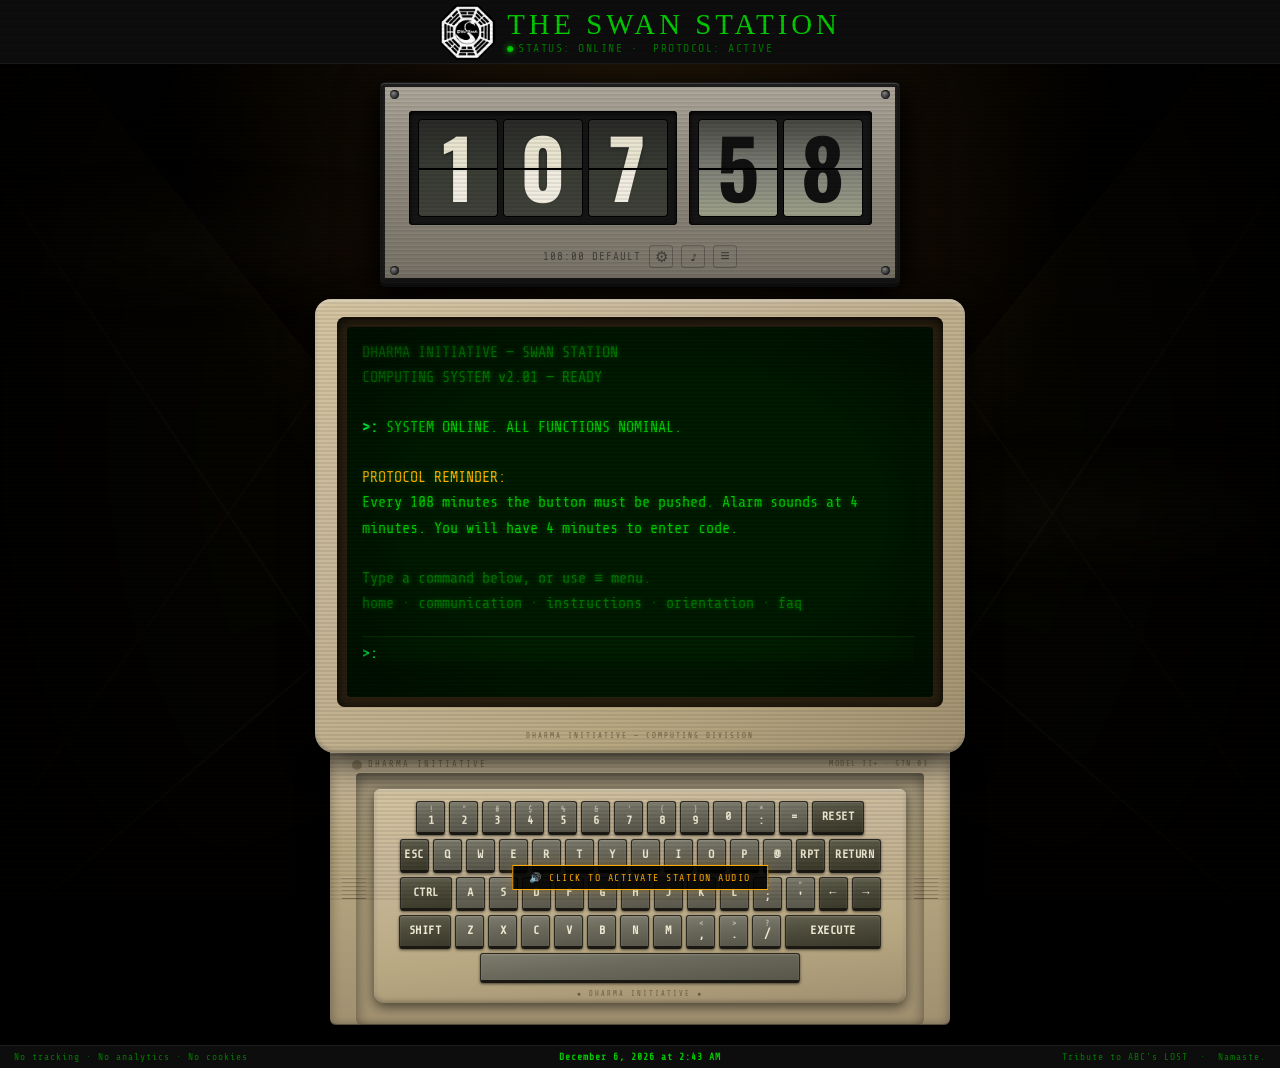
==== commit 2d583282: "Add files via upload" ====
--- a/index.html
+++ b/index.html
@@ -14,6 +14,41 @@
 </head>
 <body>
 
+<!-- DYNAMIC BACKGROUND — SIMPLIFIED HATCH WALLS -->
+<div id="swan-hatch-bg" aria-hidden="true">
+  <svg viewBox="0 0 600 460" preserveAspectRatio="xMidYMid slice" focusable="false">
+    <!-- simple receding concrete planes -->
+    <polygon points="0,460 600,460 380,270 220,270" fill="#090806" opacity="0.96"/>
+    <polygon points="0,0 220,270 220,460 0,460" fill="#0e0c09" opacity="0.96"/>
+    <polygon points="600,0 380,270 380,460 600,460" fill="#0e0c09" opacity="0.96"/>
+    <polygon points="0,0 600,0 380,270 220,270" fill="#050403" opacity="0.98"/>
+
+    <!-- minimal perspective seams -->
+    <line x1="0" y1="460" x2="220" y2="270" stroke="#211b14" stroke-width="1.1" opacity="0.48"/>
+    <line x1="600" y1="460" x2="380" y2="270" stroke="#211b14" stroke-width="1.1" opacity="0.48"/>
+    <line x1="0" y1="0" x2="220" y2="270" stroke="#19150f" stroke-width="1" opacity="0.42"/>
+    <line x1="600" y1="0" x2="380" y2="270" stroke="#19150f" stroke-width="1" opacity="0.42"/>
+
+    <!-- one simple X on each wall, no props/signs/panels -->
+    <line x1="22" y1="118" x2="212" y2="396" stroke="#211b14" stroke-width="1.25" opacity="0.36"/>
+    <line x1="18" y1="398" x2="212" y2="126" stroke="#211b14" stroke-width="1.25" opacity="0.28"/>
+    <line x1="578" y1="118" x2="388" y2="396" stroke="#211b14" stroke-width="1.25" opacity="0.36"/>
+    <line x1="582" y1="398" x2="388" y2="126" stroke="#211b14" stroke-width="1.25" opacity="0.28"/>
+  </svg>
+
+  <span class="hatch-fog hf1"></span>
+  <span class="hatch-fog hf2"></span>
+  <span class="hatch-fog hf3"></span>
+
+  <span class="hatch-mote hm1"></span>
+  <span class="hatch-mote hm2"></span>
+  <span class="hatch-mote hm3"></span>
+  <span class="hatch-mote hm4"></span>
+  <span class="hatch-mote hm5"></span>
+  <span class="hatch-mote hm6"></span>
+</div>
+
+
 <!-- FAILURE OVERLAY -->
 <div id="failure-overlay">
   <div class="failure-text">⚠ SYSTEM FAILURE ⚠</div>
@@ -84,7 +119,6 @@
         <a href="mailto:KiarashFa@gmail.com">KiarashFa@gmail.com</a>
         <a href="https://kiarashfa.github.io/website/" target="_blank" rel="noopener">Personal Site</a>
         <a href="https://github.com/kiarashfa" target="_blank" rel="noopener">GitHub</a>
-        
       </div>
       <div class="menu-link-group">
         <div class="menu-link-group-title">ABOUT</div>
@@ -98,27 +132,21 @@
 </div>
 
 <!-- SOUND PROMPT -->
-<div id="sound-prompt">🔊 Click anywhere to enable sound</div>
+<div id="sound-prompt">🔊 CLICK TO ACTIVATE STATION AUDIO</div>
 
 <!-- ═══════════ APP ═══════════ -->
 <div id="app">
 
   <!-- TOP BAR -->
   <header class="top-bar">
-    <div class="top-bar-left"></div>
-
     <div class="top-bar-center">
       <img class="dharma-logo" src="assets/Logo_TheSwan.png" alt="The Swan Station">
       <div class="site-title-block">
         <span class="site-title">THE SWAN STATION</span>
         <span class="site-status">
-          <span class="dot"></span>STATUS: ONLINE &nbsp;·&nbsp; PROTOCOL: ACTIVE
-        </span>
-      </div>
-    </div>
-
-    <div class="top-bar-right">
-
+          <span class="dot"></span>STATUS: ONLINE&nbsp;·&nbsp; PROTOCOL: ACTIVE
+</span>
+      </div>
     </div>
   </header>
 
@@ -132,7 +160,6 @@
       <div class="timer-housing">
         <span class="timer-bolt-bl"></span>
         <span class="timer-bolt-br"></span>
-        <div class="timer-label">DHARMA INITIATIVE · SWAN STATION</div>
 
         <div class="flip-clock" id="flip-clock">
           <div class="flip-group flip-group-minutes">
@@ -174,6 +201,7 @@
         <div class="timer-controls">
           <span class="timer-info" id="timer-info">108:00 DEFAULT</span>
           <button class="btn-icon" id="btn-settings" title="Set custom timer">⚙</button>
+          <button class="btn-icon" id="btn-mute" title="Mute audio" aria-pressed="false" style="font-size:0.85rem;">♪</button>
           <button class="btn-icon" id="btn-menu" title="Menu" style="font-size:1rem;">≡</button>
         </div>
       </div>
@@ -224,13 +252,12 @@
 
   <!-- FOOTER -->
   <footer>
-    <span style="text-align:left;">No tracking · No analytics · No cookies</span>
-    <span id="footer-time" style="text-align:center;">—</span>
-    <span style="text-align:right;">Tribute to ABC's LOST &nbsp;·&nbsp; Namaste.</span>
+    <span>No tracking · No analytics · No cookies</span>
+    <span id="footer-time">—</span>
+    <span>Tribute to ABC's LOST &nbsp;·&nbsp; Namaste.</span>
   </footer>
 
 </div>
-
 
 <script src="script.js"></script>
 </body>
--- a/style.css
+++ b/style.css
@@ -1,9 +1,9 @@
 /* ============================================
-   THE SWAN STATION — style.css  v3
+   THE SWAN STATION — style.css  v8.1
    DHARMA Initiative Computing System
    ============================================ */
 
-@import url('https://fonts.googleapis.com/css2?family=Oswald:wght@600;700&family=Share+Tech+Mono&family=VT323&display=swap');
+@import url('https://fonts.googleapis.com/css2?family=Noto+Sans+Egyptian+Hieroglyphs&family=Oswald:wght@600;700&family=Share+Tech+Mono&family=VT323&display=swap');
 
 :root {
   --green:        #00cc00;
@@ -47,15 +47,16 @@
   --special-text:  #ece8d2;
 
   /* Timer tile sizes */
-  --tile-w: 62px;
-  --tile-h: 90px;
+  --tile-w: 80px;
+  --tile-h: 98px;
   --tile-fs: 5.2rem;
 }
 
 *, *::before, *::after { box-sizing: border-box; margin: 0; padding: 0; }
 html { font-size: 16px; }
 body {
-  background: var(--bg);
+  background: #000;
+  position: relative;
   color: var(--green);
   font-family: var(--font-mono);
   min-height: 100vh;
@@ -63,7 +64,8 @@
 }
 body::after {
   content: '';
-  position: fixed; inset: 0;
+  position: fixed;
+  inset: 0;
   pointer-events: none;
   background: repeating-linear-gradient(
     to bottom, transparent 0, transparent 2px, rgba(0,0,0,0.07) 2px, rgba(0,0,0,0.07) 4px
@@ -74,10 +76,120 @@
 a:hover { color: var(--green-bright); }
 button, input { font-family: inherit; }
 
+
+
+/* ═══════════════════════════════════════════
+   DYNAMIC PAGE BACKGROUND — SIMPLIFIED HATCH WALLS
+   Minimal Swan Station corridor: only receding planes, simple X wall
+   lines, flickering light, fog, dust, and heavy vignette.
+═══════════════════════════════════════════ */
+#swan-hatch-bg {
+  position: fixed;
+  inset: 0;
+  z-index: 0;
+  overflow: hidden;
+  pointer-events: none;
+  background: #050605;
+}
+#swan-hatch-bg svg {
+  position: absolute;
+  inset: 0;
+  width: 100%;
+  height: 100%;
+  transform: scale(1.06);
+  transform-origin: center;
+  filter: contrast(1.06) saturate(0.82);
+}
+#swan-hatch-bg::before {
+  content: '';
+  position: absolute;
+  inset: 0;
+  z-index: 2;
+  pointer-events: none;
+  background:
+    radial-gradient(ellipse at 50% -12%, rgba(255,170,60,0.17), transparent 55%),
+    radial-gradient(ellipse at 52% 34%, rgba(255,135,45,0.055), transparent 44%),
+    linear-gradient(180deg, rgba(24,17,8,0.2), transparent 48%);
+  animation: hatchBulbFlick 8s steps(1,end) infinite;
+}
+#swan-hatch-bg::after {
+  content: '';
+  position: absolute;
+  inset: 0;
+  z-index: 5;
+  pointer-events: none;
+  background:
+    radial-gradient(ellipse at 50% 112%, rgba(0,0,0,0.88), transparent 52%),
+    radial-gradient(ellipse at center, transparent 34%, rgba(0,0,0,0.69) 100%),
+    linear-gradient(90deg, rgba(0,0,0,0.36), transparent 18%, transparent 82%, rgba(0,0,0,0.36));
+}
+.hatch-fog {
+  position: absolute;
+  z-index: 3;
+  display: block;
+  width: 54vw;
+  height: 18vh;
+  border-radius: 50%;
+  background: radial-gradient(ellipse at center, rgba(190,165,125,0.13), rgba(100,85,65,0.055) 42%, transparent 72%);
+  filter: blur(18px);
+  opacity: 0.34;
+  transform: translate3d(0,0,0);
+  animation: hatchFogDrift 22s ease-in-out infinite alternate;
+}
+.hatch-fog.hf1 { left: -12vw; top: 18vh; animation-duration: 26s; }
+.hatch-fog.hf2 { right: -14vw; top: 48vh; animation-duration: 31s; animation-delay: -9s; }
+.hatch-fog.hf3 { left: 28vw; bottom: 5vh; width: 48vw; height: 16vh; animation-duration: 34s; animation-delay: -15s; opacity: 0.22; }
+.hatch-mote {
+  position: absolute;
+  z-index: 4;
+  width: 2px;
+  height: 2px;
+  border-radius: 50%;
+  background: rgba(255,205,145,0.58);
+  box-shadow: 0 0 5px rgba(255,205,145,0.8);
+  opacity: 0;
+  animation: hatchDustRise 18s linear infinite;
+}
+.hatch-mote.hm1 { left: 22%; top: 35%; animation-duration: 17s; }
+.hatch-mote.hm2 { left: 66%; top: 76%; animation-duration: 23s; animation-delay: -8s; }
+.hatch-mote.hm3 { left: 39%; top: 55%; animation-duration: 19s; animation-delay: -12s; }
+.hatch-mote.hm4 { left: 81%; top: 26%; animation-duration: 25s; animation-delay: -3s; }
+.hatch-mote.hm5 { left: 12%; top: 76%; animation-duration: 21s; animation-delay: -16s; }
+.hatch-mote.hm6 { left: 52%; top: 44%; animation-duration: 27s; animation-delay: -5s; }
+
+@keyframes hatchDustRise {
+  0%   { transform: translate(0, 0) scale(0.8); opacity: 0; }
+  10%  { opacity: 0.78; }
+  85%  { opacity: 0.52; }
+  100% { transform: translate(-46px, -170px) scale(1.3); opacity: 0; }
+}
+@keyframes hatchFogDrift {
+  0%   { transform: translate3d(-4vw, 1vh, 0) scale(1); }
+  50%  { transform: translate3d(3vw, -2vh, 0) scale(1.08); }
+  100% { transform: translate3d(8vw, 2vh, 0) scale(0.96); }
+}
+@keyframes hatchBulbFlick {
+  0%,90%,100% { opacity: 1; }
+  91% { opacity: 0.45; }
+  92% { opacity: 1; }
+  93% { opacity: 0.68; }
+  94% { opacity: 1; }
+}
+
+@media (prefers-reduced-motion: reduce) {
+  #swan-hatch-bg::before,
+  .hatch-fog,
+  .hatch-mote {
+    animation: none !important;
+  }
+  .hatch-mote { opacity: 0.35; }
+  .hatch-fog { opacity: 0.22; }
+}
+
 /* ═══════════════════════════════════════════
    LAYOUT
 ═══════════════════════════════════════════ */
-#app { display: flex; flex-direction: column; min-height: 100vh; }
+#app { display: flex; flex-direction: column; min-height: 100vh; position: relative; z-index: 10; }
 
 /* ── TOP BAR ── */
 .top-bar {
@@ -93,31 +205,34 @@
   z-index: 100;
 }
 
-.top-bar-left { display: flex; align-items: center; gap: 10px; }
 .top-bar-center {
-  position: absolute; left: 50%; transform: translateX(-50%);
-  display: flex; align-items: center; gap: 12px;
-}
-.top-bar-right { display: flex; align-items: center; gap: 10px; }
+  position: absolute;
+  left: 50%;
+  transform: translateX(-50%);
+  display: flex;
+  align-items: center;
+  gap: 12px;
+}
 
 /* Dharma SVG logo in top bar */
 .dharma-logo { width: 56px; height: 56px; flex-shrink: 0; object-fit: contain; }
 
 .site-title-block { display: flex; flex-direction: column; line-height: 1.2; }
 .site-title {
-  font-family: var(--font-vt);
-  font-size: 1.6rem;
+  font-family: Impact;
+  font-size: 1.8rem;
   color: var(--green);
-  letter-spacing: 3px;
+  letter-spacing: 4px;
 }
 .site-status {
   font-size: 0.72rem;
   color: var(--green-dim);
-  letter-spacing: 2px;
+  letter-spacing: 1.5px;
 }
 .site-status .dot {
   display: inline-block;
-  width: 6px; height: 6px;
+  width: 6px;
+  height: 6px;
   border-radius: 50%;
   background: var(--green);
   box-shadow: 0 0 6px var(--green);
@@ -127,19 +242,6 @@
 }
 @keyframes dotPulse { 50% { opacity: 0.3; } }
 
-.top-bar-btn {
-  background: none;
-  border: 1px solid var(--panel-border);
-  color: var(--green-dim);
-  font-family: var(--font-mono);
-  font-size: 0.65rem;
-  padding: 4px 9px;
-  cursor: pointer;
-  letter-spacing: 1px;
-  transition: all 0.15s;
-}
-.top-bar-btn:hover { border-color: var(--green-dim); color: var(--green); }
-
 /* ── MAIN LAYOUT ── */
 .main-layout {
   display: flex;
@@ -147,7 +249,6 @@
   justify-content: center;
   overflow: hidden;
 }
-
 
 /* ── CENTER COLUMN ── */
 .center-col {
@@ -187,12 +288,13 @@
   display: inline-flex;
   flex-direction: column;
   align-items: center;
-  gap: 10px;
-  padding: 20px 26px 14px;
+  gap: 20px;
+  padding: 28px 26px 14px;
   border-radius: 5px;
   background:
-    repeating-linear-gradient(0deg, rgba(255,255,255,0.018) 0 1px, transparent 1px 2px),
-    linear-gradient(180deg, #5c5c5c 0%, #3e3e3e 48%, #2c2c2c 50%, #484848 100%);
+    repeating-linear-gradient(0deg, rgba(255,255,255,0.025) 0 1px, rgba(0,0,0,0.015) 1px 2px),
+    linear-gradient(180deg, #afa99d 0%, #9d978a 22%, #8b8579 58%, #767165 100%);
+  border: 1px solid #4f4c47;
   border: 1px solid #1a1a1a;
   box-shadow:
     inset 0 1px 0 rgba(255,255,255,0.18),
@@ -207,7 +309,9 @@
 /* Four corner bolts */
 .timer-housing::before, .timer-housing::after {
   content: '';
-  position: absolute; width: 9px; height: 9px;
+  position: absolute;
+  width: 9px;
+  height: 9px;
   border-radius: 50%;
   background: radial-gradient(circle at 35% 30%, #909090, #1c1c1c 75%);
   box-shadow: inset 0 1px 2px rgba(0,0,0,0.9), 0 1px 0 rgba(255,255,255,0.06);
@@ -216,28 +320,25 @@
 .timer-housing::before { left: 9px; }
 .timer-housing::after  { right: 9px; }
 .timer-bolt-bl, .timer-bolt-br {
-  position: absolute; width: 9px; height: 9px;
+  position: absolute;
+  width: 9px;
+  height: 9px;
   border-radius: 50%;
   background: radial-gradient(circle at 35% 30%, #909090, #1c1c1c 75%);
   box-shadow: inset 0 1px 2px rgba(0,0,0,0.9), 0 1px 0 rgba(255,255,255,0.06);
-  bottom: 7px; pointer-events: none;
+  bottom: 7px;
+  pointer-events: none;
 }
 .timer-bolt-bl { left: 9px; }
 .timer-bolt-br { right: 9px; }
 
-.timer-label {
-  font-family: var(--font-mono);
-  font-size: 0.58rem;
-  color: rgba(180,180,180,0.28);
-  letter-spacing: 4px;
-  text-transform: uppercase;
-}
-
 .flip-clock { display: inline-flex; align-items: stretch; gap: 12px; }
 
 .flip-group {
-  display: inline-flex; gap: 5px;
-  padding: 8px 9px; border-radius: 4px;
+  display: inline-flex;
+  gap: 5px;
+  padding: 8px 9px;
+  border-radius: 4px;
 }
 .flip-group-minutes {
   background: #2A2A2A;
@@ -263,21 +364,22 @@
 .flip-digit .top-half,
 .flip-digit .bottom-half {
   position: absolute;
-  left: 0; right: 0;
+  left: 0;
+  right: 0;
   width: 100%;
   height: 50%;
   overflow: hidden;
 }
 .flip-digit .top-half {
   top: 0;
-  background: linear-gradient(180deg, #1e201a 0%, #181a14 100%);
+  background: linear-gradient(180deg, #2a2b28 0%, #393b35 100%);
   border-radius: 4px 4px 0 0;
   border: 1px solid #000;
   border-bottom: none;
 }
 .flip-digit .bottom-half {
   bottom: 0;
-  background: linear-gradient(180deg, #242620 0%, #1a1c16 100%);
+  background: linear-gradient(180deg, #3a3d33 0%, #40423b 100%);
   border-radius: 0 0 4px 4px;
   border: 1px solid #000;
   border-top: none;
@@ -285,7 +387,7 @@
 
 /* Digit text — each half shows the full-tile-height text, clipped by overflow */
 .flip-digit .top-half .digit-text {
-  font-family: 'Oswald', sans-serif;
+  font-family: 'Arial Black', Oswald, sans-serif;
   font-size: var(--tile-fs);
   font-weight: 700;
   color: #e8e4d0;
@@ -293,12 +395,15 @@
   position: absolute;
   top: 0;
   height: var(--tile-h);
-  display: flex; align-items: center; justify-content: center;
+  display: flex;
+  align-items: center;
+  justify-content: center;
   width: 100%;
   text-shadow: 0 1px 3px rgba(0,0,0,0.5);
+  transform: translateY(-2px);
 }
 .flip-digit .bottom-half .digit-text {
-  font-family: 'Oswald', sans-serif;
+  font-family: 'Arial Black', Oswald, sans-serif;
   font-size: var(--tile-fs);
   font-weight: 700;
   color: #f0ece0;
@@ -306,16 +411,20 @@
   position: absolute;
   bottom: 0;
   height: var(--tile-h);
-  display: flex; align-items: center; justify-content: center;
+  display: flex;
+  align-items: center;
+  justify-content: center;
   width: 100%;
   text-shadow: 0 -1px 2px rgba(0,0,0,0.3);
+  transform: translateY(-2px);
 }
 
 /* Center split line — the mechanical hinge */
 .flip-digit::after {
   content: '';
   position: absolute;
-  left: 0; right: 0;
+  left: 0;
+  right: 0;
   top: 50%;
   height: 2px;
   background: #000;
@@ -326,12 +435,13 @@
 /* ── ANIMATED FLAP — top-half that folds down on digit change ── */
 .flip-digit .flap {
   position: absolute;
-  left: 0; right: 0;
+  left: 0;
+  right: 0;
   top: 0;
   width: 100%;
   height: 50%;
   overflow: hidden;
-  background: linear-gradient(180deg, #1e201a 0%, #181a14 100%);
+  background: linear-gradient(180deg, #2a2c25 0%, #393b35 100%);
   border-radius: 4px 4px 0 0;
   border: 1px solid #000;
   border-bottom: none;
@@ -341,7 +451,7 @@
   display: none;
 }
 .flip-digit .flap .digit-text {
-  font-family: 'Oswald', sans-serif;
+  font-family: 'Arial Black', Oswald, sans-serif;
   font-size: var(--tile-fs);
   font-weight: 700;
   color: #e8e4d0;
@@ -349,9 +459,12 @@
   position: absolute;
   top: 0;
   height: var(--tile-h);
-  display: flex; align-items: center; justify-content: center;
+  display: flex;
+  align-items: center;
+  justify-content: center;
   width: 100%;
   text-shadow: 0 1px 3px rgba(0,0,0,0.5);
+  transform: translateY(-2px);
 }
 
 .flip-digit .flap.flipping {
@@ -369,7 +482,8 @@
 /* Shadow cast on bottom half as the flap falls */
 .flip-digit .flap-shadow {
   position: absolute;
-  left: 0; right: 0;
+  left: 0;
+  right: 0;
   top: 50%;
   height: 50%;
   background: linear-gradient(180deg, rgba(0,0,0,0.3), transparent 60%);
@@ -388,100 +502,156 @@
 
 /* ── Seconds tiles — olive/green tint (matches the show) ── */
 .flip-group-seconds .flip-digit .top-half {
-  background: linear-gradient(180deg, #8a9272 0%, #7a846a 100%);
+  background: linear-gradient(180deg, #464741 0%, #7e8077 100%);
 }
 .flip-group-seconds .flip-digit .bottom-half {
-  background: linear-gradient(180deg, #a0aa82 0%, #8a9470 100%);
+  background: linear-gradient(180deg, #7e8077 0%, #9da18a 100%);
 }
 .flip-group-seconds .flip-digit .flap {
-  background: linear-gradient(180deg, #8a9272 0%, #7a846a 100%);
+  background: linear-gradient(180deg, #464741 0%, #7e8077 100%);
 }
 .flip-group-seconds .flip-digit .top-half .digit-text,
 .flip-group-seconds .flip-digit .flap .digit-text {
-  color: #111; text-shadow: none;
+  color: #111;
+  text-shadow: none;
 }
 .flip-group-seconds .flip-digit .bottom-half .digit-text {
-  color: #111; text-shadow: none;
-}
-
-/* ── ALARM STATE ── */
-.timer-alarm .flip-digit .top-half {
-  background: linear-gradient(180deg, #2a0000 0%, #200000 100%);
-}
-.timer-alarm .flip-digit .bottom-half {
-  background: linear-gradient(180deg, #220000 0%, #180000 100%);
-}
-.timer-alarm .flip-digit .flap {
-  background: linear-gradient(180deg, #2a0000 0%, #200000 100%);
-}
-.timer-alarm .flip-digit .top-half .digit-text,
-.timer-alarm .flip-digit .flap .digit-text {
-  color: var(--red-alarm); text-shadow: 0 0 14px rgba(255,0,0,0.7), 0 0 28px rgba(200,0,0,0.3);
-}
-.timer-alarm .flip-digit .bottom-half .digit-text {
-  color: var(--red-alarm); text-shadow: 0 0 14px rgba(255,0,0,0.7), 0 0 28px rgba(200,0,0,0.3);
-}
-.timer-alarm .flip-group-seconds { background: #1a0000; box-shadow: inset 0 2px 5px rgba(0,0,0,0.8), inset 0 0 0 1px #3a0000; }
-.timer-alarm .flip-group-seconds .flip-digit .top-half {
-  background: linear-gradient(180deg, #2a0000 0%, #200000 100%);
-}
-.timer-alarm .flip-group-seconds .flip-digit .bottom-half {
-  background: linear-gradient(180deg, #220000 0%, #180000 100%);
-}
-.timer-alarm .flip-group-seconds .flip-digit .flap {
-  background: linear-gradient(180deg, #2a0000 0%, #200000 100%);
-}
-.timer-alarm .flip-group-seconds .flip-digit .top-half .digit-text,
-.timer-alarm .flip-group-seconds .flip-digit .flap .digit-text,
-.timer-alarm .flip-group-seconds .flip-digit .bottom-half .digit-text {
-  color: var(--red-alarm); text-shadow: 0 0 14px rgba(255,0,0,0.7), 0 0 28px rgba(200,0,0,0.3);
-}
-.timer-alarm .flip-group-minutes { background: #0d0000; }
+  color: #111;
+  text-shadow: none;
+}
+
+/* ── ALARM STATE (housing glow only — tiles stay their natural color) ── */
+.flip-group-minutes, .flip-group-seconds {
+  background: #151515;
+  box-shadow: inset 0 2px 5px rgba(0,0,0,0.9), inset 0 0 0 1px #080808;
+}
 .timer-alarm .timer-housing { animation: warnPulse 0.8s ease-in-out infinite; }
 @keyframes warnPulse {
   0%,100% { box-shadow: inset 0 1px 0 rgba(255,255,255,0.18), inset 0 0 0 4px #1e1e1e, 0 4px 0 #0e0e0e, 0 8px 30px rgba(0,0,0,0.95), 0 0 18px rgba(200,0,0,0.3); }
   50%     { box-shadow: inset 0 1px 0 rgba(255,255,255,0.18), inset 0 0 0 4px #1e1e1e, 0 4px 0 #0e0e0e, 0 8px 30px rgba(0,0,0,0.95), 0 0 44px rgba(255,0,0,0.75); }
 }
 
-/* ── GLYPH STATE (hieroglyphs on system failure) ── */
-.timer-glyph .flip-digit .top-half {
-  background: #180000;
-}
-.timer-glyph .flip-digit .bottom-half {
-  background: #180000;
-}
-.timer-glyph .flip-digit .top-half .digit-text,
-.timer-glyph .flip-digit .bottom-half .digit-text {
-  color: #ff2200; font-size: 2rem; text-shadow: 0 0 14px rgba(255,50,0,0.8);
-}
-.timer-glyph .flip-digit .flap { display: none !important; }
-.timer-glyph .flip-group-seconds .flip-digit .top-half,
-.timer-glyph .flip-group-seconds .flip-digit .bottom-half {
-  background: #180000;
-}
-.timer-glyph .flip-group-seconds .flip-digit .top-half .digit-text,
-.timer-glyph .flip-group-seconds .flip-digit .bottom-half .digit-text {
-  color: #ff2200; font-size: 2rem; text-shadow: 0 0 14px rgba(255,50,0,0.8);
+/* ── GLYPH TILE — minutes: red hieroglyphs on dark background ── */
+.flip-digit.glyph-tile .top-half {
+  background: linear-gradient(180deg, #1a0000 0%, #140000 100%) !important;
+  transition: background 0.2s;
+}
+.flip-digit.glyph-tile .bottom-half {
+  background: linear-gradient(180deg, #1c0000 0%, #120000 100%) !important;
+  transition: background 0.2s;
+}
+.flip-digit.glyph-tile .flap {
+  background: linear-gradient(180deg, #1a0000 0%, #140000 100%) !important;
+}
+.flip-digit.glyph-tile .top-half .digit-text,
+.flip-digit.glyph-tile .flap .digit-text {
+  font-family: 'Noto Sans Egyptian Hieroglyphs', serif !important;
+  color: #dd1100 !important;
+  text-shadow: 0 0 12px rgba(255,40,0,0.6), 0 0 24px rgba(200,0,0,0.25) !important;
+}
+.flip-digit.glyph-tile .bottom-half .digit-text {
+  font-family: 'Noto Sans Egyptian Hieroglyphs', serif !important;
+  color: #dd1100 !important;
+  text-shadow: 0 0 12px rgba(255,40,0,0.6), 0 0 24px rgba(200,0,0,0.25) !important;
+}
+
+/* ── GLYPH TILE INVERTED — seconds: black hieroglyphs on red background ── */
+.flip-digit.glyph-tile-inv .top-half {
+  background: linear-gradient(180deg, #cc1000 0%, #b00e00 100%) !important;
+  transition: background 0.2s;
+}
+.flip-digit.glyph-tile-inv .bottom-half {
+  background: linear-gradient(180deg, #c01000 0%, #a00c00 100%) !important;
+  transition: background 0.2s;
+}
+.flip-digit.glyph-tile-inv .flap {
+  background: linear-gradient(180deg, #cc1000 0%, #b00e00 100%) !important;
+}
+.flip-digit.glyph-tile-inv .top-half .digit-text,
+.flip-digit.glyph-tile-inv .flap .digit-text {
+  font-family: 'Noto Sans Egyptian Hieroglyphs', serif !important;
+  color: #0e0000 !important;
+  text-shadow: none !important;
+}
+.flip-digit.glyph-tile-inv .bottom-half .digit-text {
+  font-family: 'Noto Sans Egyptian Hieroglyphs', serif !important;
+  color: #0e0000 !important;
+  text-shadow: none !important;
+}
+
+/* ── Per-glyph sizing (each hieroglyph fills its tile well) ── */
+.glyph-s29 .top-half .digit-text,
+.glyph-s29 .bottom-half .digit-text,
+.glyph-s29 .flap .digit-text { font-size: 3rem !important; }
+
+.glyph-z7 .top-half .digit-text,
+.glyph-z7 .bottom-half .digit-text,
+.glyph-z7 .flap .digit-text { font-size: 4.7rem !important; }
+
+.glyph-u29 .top-half .digit-text,
+.glyph-u29 .bottom-half .digit-text,
+.glyph-u29 .flap .digit-text { font-size: 3.5rem !important; }
+
+.glyph-g1 .top-half .digit-text,
+.glyph-g1 .bottom-half .digit-text,
+.glyph-g1 .flap .digit-text { font-size: 3.2rem !important; }
+
+.glyph-z5 .top-half .digit-text,
+.glyph-z5 .bottom-half .digit-text,
+.glyph-z5 .flap .digit-text { font-size: 2.5rem !important; }
+
+/* ── Fast flip variant (used during shuffle animations) ── */
+.flip-digit .flap.flipping-fast {
+  display: block;
+  animation: splitFlapFast 0.15s cubic-bezier(0.4, 0.0, 0.2, 1) forwards;
+}
+.flip-digit .flap.flipping-fast ~ .flap-shadow {
+  animation: flapShadowFast 0.15s ease-out forwards;
+}
+@keyframes splitFlapFast {
+  0%   { transform: rotateX(0deg); }
+  60%  { transform: rotateX(-100deg); }
+  80%  { transform: rotateX(-88deg); }
+  100% { transform: rotateX(-90deg); }
+}
+@keyframes flapShadowFast {
+  0%   { opacity: 0; }
+  50%  { opacity: 0.6; }
+  100% { opacity: 0; }
 }
 
 /* Timer controls row */
 .timer-controls {
-  display: flex; align-items: center; gap: 8px;
+  display: flex;
+  align-items: center;
+  gap: 8px;
 }
 .timer-info {
-  font-family: var(--font-mono); font-size: 0.58rem;
-  color: rgba(160,160,160,0.28); letter-spacing: 1px;
+  font-family: var(--font-mono);
+  font-size: 0.68rem;
+  color: rgba(35,35,35,0.65);
+  letter-spacing: 1px;
 }
 .btn-icon {
   background: none;
-  border: 1px solid rgba(160,160,160,0.2);
-  color: rgba(160,160,160,0.4);
-  font-size: 0.82rem; width: 26px; height: 26px;
-  cursor: pointer; border-radius: 3px;
-  display: flex; align-items: center; justify-content: center;
-  transition: all 0.15s; font-family: var(--font-mono);
+  border: 1.1px solid rgba(35,35,35,0.35);
+  color: rgba(35,35,35,0.7);
+  font-size: 0.92rem;
+  width: 24px;
+  height: 23px;
+  cursor: pointer;
+  border-radius: 3px;
+  display: flex;
+  align-items: center;
+  justify-content: center;
+  transition: all 0.15s;
+  font-family: var(--font-mono);
 }
 .btn-icon:hover { border-color: rgba(160,160,160,0.5); color: rgba(200,200,200,0.8); background: rgba(255,255,255,0.04); }
+
+/* Mute button — when muted, glyph and border turn red. */
+#btn-mute.muted { color: var(--red-alarm); border-color: rgba(160,40,40,0.5); }
+#btn-mute.muted:hover { color: var(--red-bright); border-color: rgba(200,80,80,0.7); }
 
 /* ═══════════════════════════════════════════
    CRT MONITOR — fixed size, internal scroll
@@ -500,12 +670,20 @@
 }
 .monitor-outer::before {
   content: 'DHARMA INITIATIVE — COMPUTING DIVISION';
-  position: absolute; bottom: 13px; left: 50%; transform: translateX(-50%);
-  font-family: var(--font-mono); font-size: 0.46rem;
-  color: rgba(80,60,30,0.65); letter-spacing: 2px; white-space: nowrap;
+  position: absolute;
+  bottom: 13px;
+  left: 50%;
+  transform: translateX(-50%);
+  font-family: var(--font-mono);
+  font-size: 0.46rem;
+  color: rgba(80,60,30,0.65);
+  letter-spacing: 2px;
+  white-space: nowrap;
 }
 .monitor-inner-bezel {
-  background: var(--case-bezel); border-radius: 8px; padding: 10px;
+  background: var(--case-bezel);
+  border-radius: 8px;
+  padding: 10px;
   box-shadow: inset 0 2px 12px rgba(0,0,0,0.9);
 }
 .monitor-screen {
@@ -514,24 +692,29 @@
   /* Fixed height — user scrolls inside */
   height: 370px;
   padding: 13px 15px;
-  position: relative; overflow: hidden;
+  position: relative;
+  overflow: hidden;
   box-shadow: inset 0 0 40px rgba(0,200,0,0.05), inset 0 0 80px rgba(0,0,0,0.3);
 }
 /* CRT curvature */
 .monitor-screen::before {
   content: '';
-  position: absolute; inset: 0;
+  position: absolute;
+  inset: 0;
   background: radial-gradient(ellipse at center, transparent 60%, rgba(0,0,0,0.4) 100%);
-  pointer-events: none; z-index: 5;
+  pointer-events: none;
+  z-index: 5;
 }
 /* Scanlines */
 .monitor-screen::after {
   content: '';
-  position: absolute; inset: 0;
+  position: absolute;
+  inset: 0;
   background: repeating-linear-gradient(
     to bottom, transparent 0, transparent 3px, rgba(0,0,0,0.18) 3px, rgba(0,0,0,0.18) 4px
   );
-  pointer-events: none; z-index: 4;
+  pointer-events: none;
+  z-index: 4;
 }
 
 /* Scrollable inner area — flex column so .screen-content can grow and
@@ -541,7 +724,8 @@
   height: 100%;
   overflow-y: auto;
   overflow-x: hidden;
-  position: relative; z-index: 3;
+  position: relative;
+  z-index: 3;
   scrollbar-width: thin;
   scrollbar-color: var(--green-dim) transparent;
   padding-right: 4px;
@@ -562,7 +746,8 @@
      short pages) but never shrink below natural content size (so long
      pages still scroll normally). */
   flex: 1 0 auto;
-  display: flex; flex-direction: column;
+  display: flex;
+  flex-direction: column;
 }
 
 /* Terminal input area sits at the bottom of the flex column and never shrinks */
@@ -577,13 +762,7 @@
 .text-dim   { color: var(--green-dim) !important; }
 .blink      { animation: genericBlink 1s step-end infinite; }
 @keyframes genericBlink { 0%,100%{opacity:1;} 50%{opacity:0;} }
-
-.cursor {
-  display: inline-block; width: 0.55em; height: 1em;
-  background: var(--green); vertical-align: text-bottom;
-  animation: cursorBlink 1s step-end infinite; margin-left: 2px;
-}
-@keyframes cursorBlink { 0%,100%{opacity:1;} 50%{opacity:0;} }
+@keyframes cursorBlink  { 0%,100%{opacity:1;} 50%{opacity:0;} }
 
 /* Typewriter cursor — follows the typing head while the screen renders. */
 .tw-cursor {
@@ -597,27 +776,39 @@
 
 /* ── TERMINAL COMMAND INPUT (inside monitor) ── */
 .term-input-row {
-  margin-top: 10px; flex-shrink: 0;
-  display: flex; align-items: center; gap: 0;
+  margin-top: 10px;
+  flex-shrink: 0;
+  display: flex;
+  align-items: center;
+  gap: 0;
   background: rgba(0,50,0,0.18);
   border-top: 1px solid rgba(0,204,0,0.15);
   padding-top: 9px;
 }
 .input-prompt {
-  color: var(--green-bright); font-size: 0.88rem; white-space: nowrap;
-  font-weight: bold; margin-right: 4px; flex-shrink: 0;
+  color: var(--green-bright);
+  font-size: 0.88rem;
+  white-space: nowrap;
+  font-weight: bold;
+  margin-right: 4px;
+  flex-shrink: 0;
 }
 
 #code-input {
-  flex: 1; background: transparent; border: none; outline: none;
-  color: var(--green-bright); font-family: var(--font-mono);
-  font-size: 0.88rem; letter-spacing: 3px;
+  flex: 1;
+  background: transparent;
+  border: none;
+  outline: none;
+  color: var(--green-bright);
+  font-family: var(--font-mono);
+  font-size: 0.88rem;
+  letter-spacing: 3px;
   /* Wide green caret — acts as our block cursor */
   caret-color: var(--green);
   caret-shape: block;
-  min-width: 0; padding: 0;
-}
-#code-input::placeholder { color: var(--green-dim); font-size: 0.72rem; letter-spacing: 1px; }
+  min-width: 0;
+  padding: 0;
+}
 #term-response { font-size: 0.8rem; min-height: 1.4em; margin-top: 5px; flex-shrink: 0; }
 
 /* Screen glitch */
@@ -629,6 +820,16 @@
   60%  { filter: hue-rotate(270deg) brightness(1.5); transform: translateX(-2px); }
   80%  { filter: hue-rotate(45deg) brightness(0.8); transform: translateX(1px); }
   100% { filter: none; transform: translateX(0); }
+}
+
+/* Brief green glow when a valid code is accepted */
+.monitor-screen.flash-accept {
+  animation: screenAccept 0.65s ease-out;
+}
+@keyframes screenAccept {
+  0%   { box-shadow: none; }
+  15%  { box-shadow: 0 0 50px rgba(0,255,0,0.45), inset 0 0 60px rgba(0,80,0,0.25); }
+  100% { box-shadow: none; }
 }
 
 /* ═══════════════════════════════════════════
@@ -662,28 +863,47 @@
     inset -4px 0 8px rgba(0,0,0,0.18);
 }
 .case-badge {
-  position: absolute; top: 8px; left: 22px;
-  font-family: var(--font-mono); font-size: 0.55rem;
-  color: rgba(80,60,30,0.55); letter-spacing: 2px;
+  position: absolute;
+  top: 8px;
+  left: 22px;
+  font-family: var(--font-mono);
+  font-size: 0.55rem;
+  color: rgba(80,60,30,0.55);
+  letter-spacing: 2px;
 }
 .case-badge .swan-glyph {
-  display: inline-block; width: 10px; height: 10px;
-  border-radius: 50%; background: rgba(80,60,30,0.35);
-  margin-right: 6px; vertical-align: middle;
+  display: inline-block;
+  width: 10px;
+  height: 10px;
+  border-radius: 50%;
+  background: rgba(80,60,30,0.35);
+  margin-right: 6px;
+  vertical-align: middle;
 }
 .case-model {
-  position: absolute; top: 8px; right: 22px;
-  font-family: var(--font-mono); font-size: 0.5rem;
-  color: rgba(80,60,30,0.55); letter-spacing: 1.5px;
+  position: absolute;
+  top: 8px;
+  right: 22px;
+  font-family: var(--font-mono);
+  font-size: 0.5rem;
+  color: rgba(80,60,30,0.55);
+  letter-spacing: 1.5px;
 }
 .case-vents {
-  position: absolute; left: 12px; right: 12px;
-  top: 50%; transform: translateY(-50%);
-  height: 22px; pointer-events: none;
-  display: flex; justify-content: space-between; align-items: center;
+  position: absolute;
+  left: 12px;
+  right: 12px;
+  top: 50%;
+  transform: translateY(-50%);
+  height: 22px;
+  pointer-events: none;
+  display: flex;
+  justify-content: space-between;
+  align-items: center;
 }
 .case-vent-group {
-  height: 100%; width: 24px;
+  height: 100%;
+  width: 24px;
   background: repeating-linear-gradient(
     to bottom,
     rgba(80,60,30,0.25) 0px,
@@ -724,9 +944,15 @@
 }
 .keyboard-chassis::after {
   content: '● DHARMA INITIATIVE ●';
-  position: absolute; bottom: 5px; left: 50%; transform: translateX(-50%);
-  font-family: var(--font-mono); font-size: 0.44rem;
-  color: rgba(30,20,10,0.45); letter-spacing: 2px; white-space: nowrap;
+  position: absolute;
+  bottom: 5px;
+  left: 50%;
+  transform: translateX(-50%);
+  font-family: var(--font-mono);
+  font-size: 0.44rem;
+  color: rgba(30,20,10,0.45);
+  letter-spacing: 2px;
+  white-space: nowrap;
 }
 .key-row { display: flex; gap: 4px; margin-bottom: 4px; justify-content: center; }
 
@@ -735,52 +961,64 @@
   background: linear-gradient(175deg, var(--key-light), var(--key-mid) 40%, var(--key-dark));
   border: 1px solid var(--key-edge);
   border-bottom: 3px solid var(--key-shadow);
-  border-radius: 3px; min-width: 29px; height: 34px;
-  display: flex; flex-direction: column; align-items: center; justify-content: center;
-  cursor: pointer; user-select: none;
-  font-family: var(--font-mono); font-size: 0.62rem; color: var(--key-text); font-weight: bold;
-  position: relative; transition: all 0.06s; line-height: 1.1; text-align: center;
+  border-radius: 3px;
+  min-width: 29px;
+  height: 34px;
+  display: flex;
+  flex-direction: column;
+  align-items: center;
+  justify-content: center;
+  cursor: pointer;
+  user-select: none;
+  font-family: var(--font-mono);
+  font-size: 0.62rem;
+  color: var(--key-text);
+  font-weight: bold;
+  position: relative;
+  transition: all 0.06s;
+  line-height: 1.1;
+  text-align: center;
   box-shadow: inset 0 1px 2px rgba(245,240,220,0.18), 0 1px 3px rgba(0,0,0,0.6);
 }
 .key:active, .key.pressed {
-  transform: translateY(2px); border-bottom-width: 1px;
-  box-shadow: inset 0 1px 2px rgba(0,0,0,0.3), 0 0 6px rgba(0,204,0,0.4);
-  background: linear-gradient(175deg, #8a9070, #74785e 40%, #5e624a);
-  color: #fff; border-color: var(--green-dim);
-}
+  transform: translateY(2px);
+  border-bottom-width: 1px;
+  background: linear-gradient(175deg, #666456, #565446 45%, #444236);
+  box-shadow: inset 0 2px 4px rgba(0,0,0,0.55), inset 0 -1px 1px rgba(255,255,255,0.08), 0 0 1px rgba(0,0,0,0.8);
+  color: var(--key-text);
+  border-color: var(--key-edge);
+}
+
 .key .key-main { font-size: 0.75rem; }
 .key .key-shift { font-size: 0.5rem; color: var(--key-text-dim); line-height: 1; }
 .key-w-1  { min-width: 29px; }
 .key-w-1h { min-width: 52px; }
-.key-w-2  { min-width: 58px; }
-.key-w-2h { min-width: 76px; }
-.key-w-3  { min-width: 84px; }
-.key-w-sp { min-width: 220px; }
-.key-w-ret { min-width: 76px; }
 .key-w-execute { min-width: 96px; }
 .key-w-space   { min-width: 320px; height: 30px; }
 
-/* Special keys (ESC, SHIFT, CTRL, RETURN, RESET, REPT, ←, →, EXECUTE) —
-   lighter tone of the same gunmetal family so they read as a distinct
-   group against the darker regular keys. */
 /* Special keys (ESC, SHIFT, CTRL, RETURN, RESET, REPT, ←, →, EXECUTE) —
    a slightly darker tone of the same gunmetal family. Close enough to
    regular keys to read as one keyboard, just darker enough to flag the
    functional group. */
 .key-special {
   background: linear-gradient(175deg, var(--special-light), var(--special-mid) 40%, var(--special-dark));
-  color: var(--special-text); font-size: 0.54rem; letter-spacing: 0.5px;
+  color: var(--special-text);
+  font-size: 0.54rem;
+  letter-spacing: 0.5px;
 }
 .key-special:active, .key-special.pressed {
-  background: linear-gradient(175deg, #707860, #585c44 40%, #444832);
-  color: var(--green-bright);
+  background: linear-gradient(175deg, #565442, #464432 45%, #343224);
+  color: var(--special-text);
+  border-color: var(--key-edge);
+  box-shadow: inset 0 2px 4px rgba(0,0,0,0.6), inset 0 -1px 1px rgba(255,255,255,0.06), 0 0 1px rgba(0,0,0,0.8);
 }
 
 /* ═══════════════════════════════════════════
    FULLSCREEN GAME MENU OVERLAY
 ═══════════════════════════════════════════ */
 #menu-overlay {
-  position: fixed; inset: 0;
+  position: fixed;
+  inset: 0;
   background: rgba(0,0,0,0.88);
   z-index: 500;
   display: none;
@@ -834,7 +1072,11 @@
   cursor: pointer;
   text-align: center;
   transition: all 0.15s;
-  display: flex; flex-direction: row; align-items: center; justify-content: center; gap: 10px;
+  display: flex;
+  flex-direction: row;
+  align-items: center;
+  justify-content: center;
+  gap: 10px;
   letter-spacing: 0.5px;
   width: 100%;
 }
@@ -851,25 +1093,47 @@
 
 /* Menu links section */
 .menu-links {
-  display: flex; gap: 24px; flex-wrap: wrap; justify-content: center; width: 100%;
+  display: flex;
+  gap: 24px;
+  flex-wrap: wrap;
+  justify-content: center;
+  width: 100%;
 }
 .menu-link-group { text-align: center; }
 .menu-link-group-title {
-  font-size: 0.62rem; color: var(--green-dim); letter-spacing: 3px;
-  margin-bottom: 8px; border-bottom: 1px solid #1a1a1a; padding-bottom: 4px;
+  font-size: 0.62rem;
+  color: var(--green-dim);
+  letter-spacing: 3px;
+  margin-bottom: 8px;
+  border-bottom: 1px solid #1a1a1a;
+  padding-bottom: 4px;
 }
 .menu-link-group a, .menu-link-group button {
-  display: block; padding: 4px 0;
-  font-family: var(--font-mono); font-size: 0.72rem;
-  color: #334433; background: none; border: none; cursor: pointer;
-  letter-spacing: 0.5px; transition: color 0.1s; text-align: center; width: 100%;
+  display: block;
+  padding: 4px 0;
+  font-family: var(--font-mono);
+  font-size: 0.72rem;
+  color: #334433;
+  background: none;
+  border: none;
+  cursor: pointer;
+  letter-spacing: 0.5px;
+  transition: color 0.1s;
+  text-align: center;
+  width: 100%;
 }
 .menu-link-group a:hover, .menu-link-group button:hover { color: var(--green); text-decoration: none; }
 
 .menu-close-btn {
-  background: none; border: 1px solid var(--green-dim); color: var(--green);
-  font-family: var(--font-mono); font-size: 0.7rem;
-  padding: 7px 20px; cursor: pointer; letter-spacing: 2px; transition: all 0.15s;
+  background: none;
+  border: 1px solid var(--green-dim);
+  color: var(--green);
+  font-family: var(--font-mono);
+  font-size: 0.7rem;
+  padding: 7px 20px;
+  cursor: pointer;
+  letter-spacing: 2px;
+  transition: all 0.15s;
   margin-top: 4px;
 }
 .menu-close-btn:hover { background: var(--green); color: #000; }
@@ -878,33 +1142,57 @@
    SETTINGS MODAL
 ═══════════════════════════════════════════ */
 .modal-overlay {
-  position: fixed; inset: 0; background: rgba(0,0,0,0.85);
-  z-index: 600; display: none; align-items: center; justify-content: center;
+  position: fixed;
+  inset: 0;
+  background: rgba(0,0,0,0.85);
+  z-index: 600;
+  display: none;
+  align-items: center;
+  justify-content: center;
 }
 .modal-overlay.open { display: flex; }
 .modal-box {
-  background: var(--sidebar-bg); border: 1px solid var(--green-dim);
-  padding: 24px 28px; max-width: 320px; width: 90%;
+  background: var(--sidebar-bg);
+  border: 1px solid var(--green-dim);
+  padding: 24px 28px;
+  max-width: 320px;
+  width: 90%;
   box-shadow: 0 0 40px rgba(0,200,0,0.1);
 }
 .modal-title {
-  font-family: var(--font-vt); font-size: 1.3rem; color: var(--green);
-  letter-spacing: 2px; margin-bottom: 14px;
-  border-bottom: 1px solid var(--green-dim); padding-bottom: 7px;
+  font-family: var(--font-vt);
+  font-size: 1.3rem;
+  color: var(--green);
+  letter-spacing: 2px;
+  margin-bottom: 14px;
+  border-bottom: 1px solid var(--green-dim);
+  padding-bottom: 7px;
 }
 .modal-label { font-size: 0.72rem; color: var(--green-dim); letter-spacing: 1px; margin-bottom: 6px; display: block; }
 .modal-input {
-  background: #000; border: 1px solid var(--green-dim); color: var(--green);
-  font-family: var(--font-mono); font-size: 1rem; padding: 6px 10px;
-  width: 100%; margin-bottom: 12px; outline: none;
+  background: #000;
+  border: 1px solid var(--green-dim);
+  color: var(--green);
+  font-family: var(--font-mono);
+  font-size: 1rem;
+  padding: 6px 10px;
+  width: 100%;
+  margin-bottom: 12px;
+  outline: none;
 }
 .modal-input:focus { border-color: var(--green); }
 .modal-sub { font-size: 0.6rem; color: #334433; letter-spacing: 0.5px; margin-bottom: 14px; line-height: 1.7; }
 .modal-buttons { display: flex; gap: 10px; justify-content: flex-end; }
 .btn-modal {
-  background: none; border: 1px solid var(--green-dim); color: var(--green);
-  font-family: var(--font-mono); font-size: 0.72rem; padding: 6px 14px;
-  cursor: pointer; letter-spacing: 1px; transition: all 0.15s;
+  background: none;
+  border: 1px solid var(--green-dim);
+  color: var(--green);
+  font-family: var(--font-mono);
+  font-size: 0.72rem;
+  padding: 6px 14px;
+  cursor: pointer;
+  letter-spacing: 1px;
+  transition: all 0.15s;
 }
 .btn-modal:hover { background: var(--green); color: #000; }
 .btn-modal.cancel { border-color: #333; color: #555; }
@@ -912,8 +1200,12 @@
 
 /* Station modal */
 .station-modal-box {
-  background: var(--sidebar-bg); border: 1px solid var(--red-alarm);
-  padding: 24px 28px 28px; max-width: 320px; width: 90%; text-align: center;
+  background: var(--sidebar-bg);
+  border: 1px solid var(--red-alarm);
+  padding: 24px 28px 28px;
+  max-width: 320px;
+  width: 90%;
+  text-align: center;
   box-shadow: 0 0 40px rgba(200,0,0,0.15);
 }
 .station-modal-logo {
@@ -926,8 +1218,11 @@
   filter: drop-shadow(0 0 12px rgba(200,0,0,0.35));
 }
 .station-modal-box h3 {
-  font-family: var(--font-vt); font-size: 1.4rem; color: var(--red-alarm);
-  letter-spacing: 3px; margin-bottom: 10px;
+  font-family: var(--font-vt);
+  font-size: 1.4rem;
+  color: var(--red-alarm);
+  letter-spacing: 3px;
+  margin-bottom: 10px;
 }
 .station-modal-box p { font-size: 0.72rem; color: var(--green-dim); letter-spacing: 1px; line-height: 1.9; }
 
@@ -935,17 +1230,27 @@
    FAILURE OVERLAY
 ═══════════════════════════════════════════ */
 #failure-overlay {
-  position: fixed; inset: 0; background: rgba(180,0,0,0);
-  z-index: 400; display: none; align-items: center; justify-content: center; pointer-events: none;
+  position: fixed;
+  inset: 0;
+  background: rgba(180,0,0,0);
+  z-index: 400;
+  display: none;
+  align-items: center;
+  justify-content: center;
+  pointer-events: none;
 }
 #failure-overlay.active {
-  display: flex; pointer-events: all;
+  display: flex;
+  pointer-events: all;
   animation: failureFlash 0.5s step-end 6;
 }
 @keyframes failureFlash { 0%,100%{background:rgba(180,0,0,0);} 50%{background:rgba(180,0,0,0.45);} }
 .failure-text {
-  font-family: var(--font-vt); font-size: clamp(2rem, 8vw, 5rem);
-  color: var(--red-bright); letter-spacing: 6px; text-align: center;
+  font-family: var(--font-vt);
+  font-size: clamp(2rem, 8vw, 5rem);
+  color: var(--red-bright);
+  letter-spacing: 6px;
+  text-align: center;
   text-shadow: 0 0 40px rgba(255,50,0,0.8);
   animation: textFlicker 0.2s step-end infinite;
 }
@@ -955,37 +1260,47 @@
    SOUND PROMPT
 ═══════════════════════════════════════════ */
 #sound-prompt {
-  position: fixed; bottom: 10px; left: 50%; transform: translateX(-50%);
-  background: rgba(0,40,0,0.9); border: 1px solid var(--green-dim);
-  color: var(--green-dim); font-family: var(--font-mono); font-size: 0.62rem;
-  padding: 5px 14px; letter-spacing: 1px; cursor: pointer; z-index: 200;
-}
+  position: fixed;
+  bottom: 10px;
+  left: 50%;
+  transform: translateX(-50%);
+  background: rgba(0,0,0,0.9);
+  border: 1px solid var(--amber);
+  color: var(--amber);
+  font-family: var(--font-mono);
+  font-size: 0.62rem;
+  padding: 6px 16px;
+  letter-spacing: 1.5px;
+  cursor: pointer;
+  z-index: 200;
+  box-shadow: 0 0 14px rgba(255,170,0,0.18);
+  animation: soundPromptBlink 1.6s step-end infinite;
+}
+
+@keyframes soundPromptBlink {50% {opacity: 0.55; }}
 #sound-prompt.hidden { display: none; }
-
-/* ═══════════════════════════════════════════
-   DRAWER BG (mobile)
-═══════════════════════════════════════════ */
-
 
 /* ═══════════════════════════════════════════
    FOOTER
 ═══════════════════════════════════════════ */
 footer {
-  background: var(--panel); border-top: 1px solid var(--panel-border);
-  text-align: center; padding: 6px 14px;
-  font-size: 0.6rem; color: var(--green-dim); letter-spacing: 1px;
-  display: grid; grid-template-columns: 1fr auto 1fr; align-items: center; gap: 4px;
+  background: var(--panel);
+  border-top: 1px solid var(--panel-border);
+  text-align: center;
+  padding: 6px 14px;
+  font-size: 0.6rem;
+  color: var(--green-dim);
+  letter-spacing: 1px;
+  display: grid;
+  grid-template-columns: 1fr auto 1fr;
+  align-items: center;
+  gap: 4px;
 }
 footer a { color: var(--green-dim); }
 footer a:hover { color: var(--green); }
+footer span:first-child { text-align: left; }
+footer span:last-child  { text-align: right; }
 #footer-time { color: var(--green); font-weight: bold; }
-
-/* ═══════════════════════════════════════════
-   VIDEO inside monitor (inline fallback)
-═══════════════════════════════════════════ */
-.screen-video {
-  width: 100%; max-height: 200px; background: #000; display: block; margin: 6px 0;
-}
 
 /* ═══════════════════════════════════════════
    FULLSCREEN ORIENTATION FILM
@@ -1117,13 +1432,17 @@
    MOBILE
 ═══════════════════════════════════════════ */
 @media (max-width: 768px) {
-  
-  
   :root { --tile-w: 46px; --tile-h: 68px; --tile-fs: 3.9rem; }
   .timer-housing { padding: 14px 16px 12px; }
-  .timer-separator { width: 10px; }
   .monitor-screen { height: 280px; }
-  .keyboard-wrap { padding: 0 4px; }
+  .keyboard-wrap {
+    padding: 0 4px;
+    transform: scale(0.95);
+    transform-origin: top center;
+    width: 105.26%;
+    margin-left: -2.63%;
+    margin-bottom: -12px;
+  }
   .computer-case { padding: 18px 12px 0; max-width: 100%; }
   .computer-case .case-badge,
   .computer-case .case-model { font-size: 0.46rem; letter-spacing: 1.2px; }
@@ -1133,12 +1452,8 @@
   .key { min-width: calc((100vw - 40px) / 18); height: 28px; }
   .key .key-main { font-size: 0.65rem; }
   .key-w-1  { min-width: calc((100vw - 40px) / 18); }
-  .key-w-sp { min-width: 160px; }
-  .key-w-ret { min-width: 58px; }
-  .key-w-2h { min-width: 60px; }
-  .key-w-2  { min-width: 46px; }
-  .key-w-1h { min-width: 42px; }
-  .key-w-execute { min-width: 70px; }
+  .key-w-1h { min-width: 32px; }
+  .key-w-execute { min-width: 60px; }
   .key-w-space   { min-width: 200px; height: 26px; }
   .center-col { padding: 10px 6px 14px; }
   .menu-stations-grid { grid-template-columns: repeat(3, 1fr); }
@@ -1148,13 +1463,33 @@
   .dharma-logo { width: 44px; height: 44px; }
   .site-title { font-size: 1.3rem; }
   .site-status { font-size: 0.62rem; }
+  /* Glyph sizing for smaller tiles */
+  .glyph-s29 .top-half .digit-text, .glyph-s29 .bottom-half .digit-text, .glyph-s29 .flap .digit-text { font-size: 2.2rem !important; }
+  .glyph-z7 .top-half .digit-text,  .glyph-z7 .bottom-half .digit-text,  .glyph-z7 .flap .digit-text  { font-size: 3.2rem !important; }
+  .glyph-u29 .top-half .digit-text, .glyph-u29 .bottom-half .digit-text, .glyph-u29 .flap .digit-text { font-size: 2.8rem !important; }
+  .glyph-g1 .top-half .digit-text,  .glyph-g1 .bottom-half .digit-text,  .glyph-g1 .flap .digit-text  { font-size: 2.4rem !important; }
+  .glyph-z5 .top-half .digit-text,  .glyph-z5 .bottom-half .digit-text,  .glyph-z5 .flap .digit-text  { font-size: 2.8rem !important; }
 }
 
 @media (max-width: 400px) {
   :root { --tile-w: 36px; --tile-h: 54px; --tile-fs: 3rem; }
+  .keyboard-wrap {
+    transform: scale(0.9);
+    transform-origin: top center;
+    width: 111.11%;
+    margin-left: -5.55%;
+    margin-bottom: -22px;
+  }
+  .key-special { font-size: 0.46rem; letter-spacing: 0; }
+  .key .key-main { font-size: 0.58rem; }
+  .key .key-shift { font-size: 0.42rem; }
+  .key-w-execute { min-width: 62px; }
   .key { min-width: calc((100vw - 30px) / 18); }
-  .key-w-sp { min-width: 120px; }
-  .key-w-execute { min-width: 56px; }
   .key-w-space   { min-width: 150px; }
   .menu-stations-grid { grid-template-columns: repeat(2, 1fr); }
-}
+  .glyph-s29 .top-half .digit-text, .glyph-s29 .bottom-half .digit-text, .glyph-s29 .flap .digit-text { font-size: 1.8rem !important; }
+  .glyph-z7 .top-half .digit-text,  .glyph-z7 .bottom-half .digit-text,  .glyph-z7 .flap .digit-text  { font-size: 2.5rem !important; }
+  .glyph-u29 .top-half .digit-text, .glyph-u29 .bottom-half .digit-text, .glyph-u29 .flap .digit-text { font-size: 2.2rem !important; }
+  .glyph-g1 .top-half .digit-text,  .glyph-g1 .bottom-half .digit-text,  .glyph-g1 .flap .digit-text  { font-size: 2rem !important; }
+  .glyph-z5 .top-half .digit-text,  .glyph-z5 .bottom-half .digit-text,  .glyph-z5 .flap .digit-text  { font-size: 2.2rem !important; }
+}
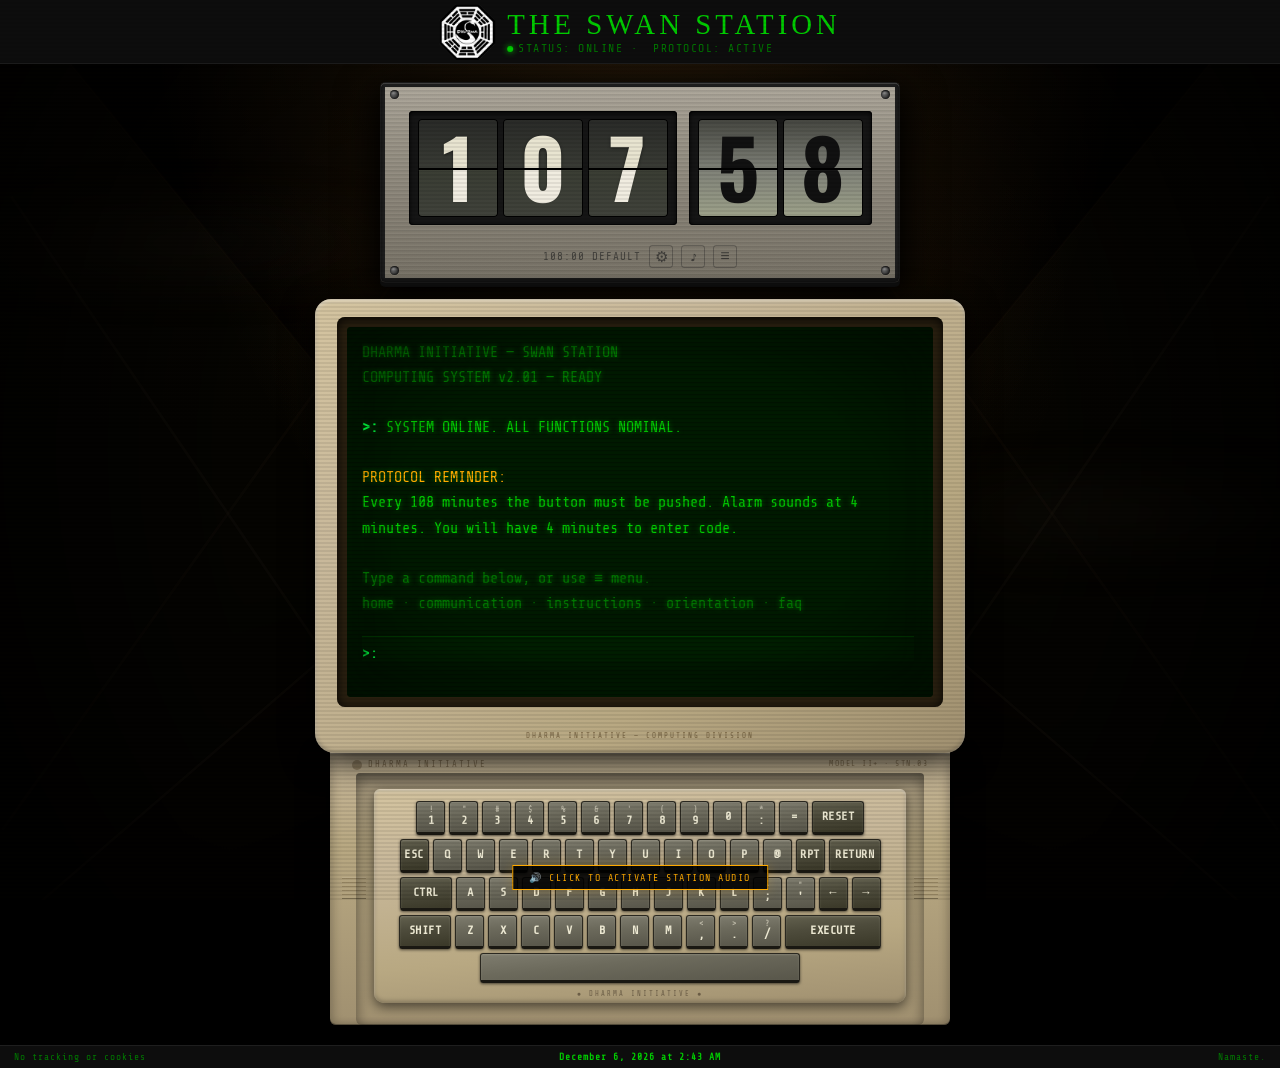
==== commit c0286696: "Update index.html" ====
--- a/index.html
+++ b/index.html
@@ -252,9 +252,9 @@
 
   <!-- FOOTER -->
   <footer>
-    <span>No tracking · No analytics · No cookies</span>
+    <span>No tracking or cookies</span>
     <span id="footer-time">—</span>
-    <span>Tribute to ABC's LOST &nbsp;·&nbsp; Namaste.</span>
+    <span>Namaste.</span>
   </footer>
 
 </div>
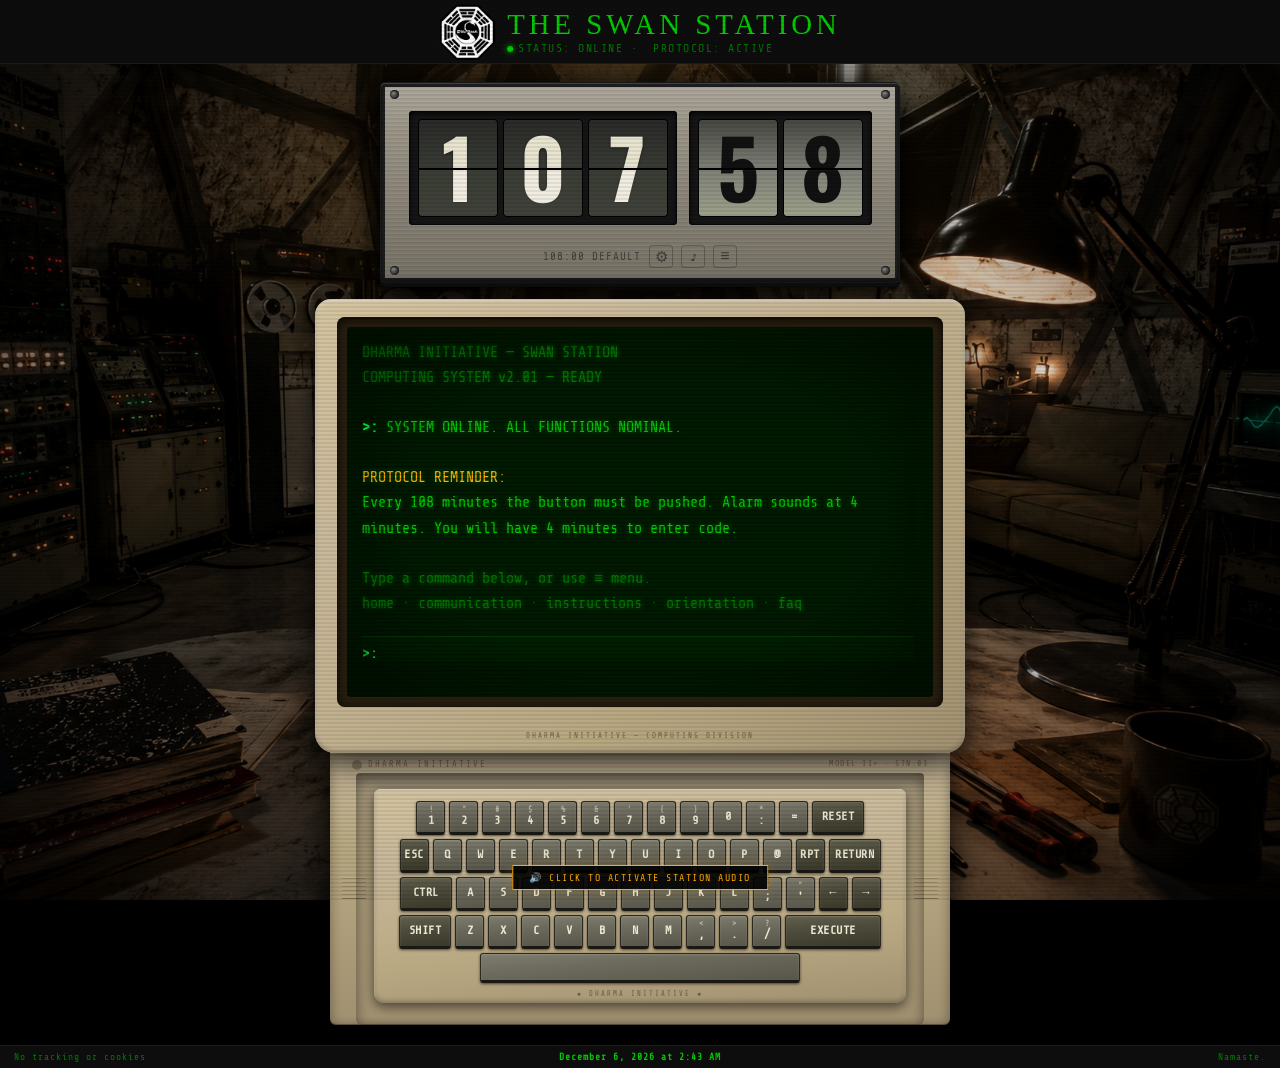
==== commit 7d31afe2: "Add files via upload" ====
--- a/index.html
+++ b/index.html
@@ -16,26 +16,6 @@
 
 <!-- DYNAMIC BACKGROUND — SIMPLIFIED HATCH WALLS -->
 <div id="swan-hatch-bg" aria-hidden="true">
-  <svg viewBox="0 0 600 460" preserveAspectRatio="xMidYMid slice" focusable="false">
-    <!-- simple receding concrete planes -->
-    <polygon points="0,460 600,460 380,270 220,270" fill="#090806" opacity="0.96"/>
-    <polygon points="0,0 220,270 220,460 0,460" fill="#0e0c09" opacity="0.96"/>
-    <polygon points="600,0 380,270 380,460 600,460" fill="#0e0c09" opacity="0.96"/>
-    <polygon points="0,0 600,0 380,270 220,270" fill="#050403" opacity="0.98"/>
-
-    <!-- minimal perspective seams -->
-    <line x1="0" y1="460" x2="220" y2="270" stroke="#211b14" stroke-width="1.1" opacity="0.48"/>
-    <line x1="600" y1="460" x2="380" y2="270" stroke="#211b14" stroke-width="1.1" opacity="0.48"/>
-    <line x1="0" y1="0" x2="220" y2="270" stroke="#19150f" stroke-width="1" opacity="0.42"/>
-    <line x1="600" y1="0" x2="380" y2="270" stroke="#19150f" stroke-width="1" opacity="0.42"/>
-
-    <!-- one simple X on each wall, no props/signs/panels -->
-    <line x1="22" y1="118" x2="212" y2="396" stroke="#211b14" stroke-width="1.25" opacity="0.36"/>
-    <line x1="18" y1="398" x2="212" y2="126" stroke="#211b14" stroke-width="1.25" opacity="0.28"/>
-    <line x1="578" y1="118" x2="388" y2="396" stroke="#211b14" stroke-width="1.25" opacity="0.36"/>
-    <line x1="582" y1="398" x2="388" y2="126" stroke="#211b14" stroke-width="1.25" opacity="0.28"/>
-  </svg>
-
   <span class="hatch-fog hf1"></span>
   <span class="hatch-fog hf2"></span>
   <span class="hatch-fog hf3"></span>
--- a/style.css
+++ b/style.css
@@ -89,16 +89,7 @@
   z-index: 0;
   overflow: hidden;
   pointer-events: none;
-  background: #050605;
-}
-#swan-hatch-bg svg {
-  position: absolute;
-  inset: 0;
-  width: 100%;
-  height: 100%;
-  transform: scale(1.06);
-  transform-origin: center;
-  filter: contrast(1.06) saturate(0.82);
+  background: #050605 url('assets/Background.jpg') center center / cover no-repeat;
 }
 #swan-hatch-bg::before {
   content: '';
@@ -107,9 +98,9 @@
   z-index: 2;
   pointer-events: none;
   background:
-    radial-gradient(ellipse at 50% -12%, rgba(255,170,60,0.17), transparent 55%),
-    radial-gradient(ellipse at 52% 34%, rgba(255,135,45,0.055), transparent 44%),
-    linear-gradient(180deg, rgba(24,17,8,0.2), transparent 48%);
+    radial-gradient(ellipse at 50% -12%, rgba(255,170,60,0.12), transparent 55%),
+    radial-gradient(ellipse at 52% 34%, rgba(255,135,45,0.04), transparent 44%),
+    linear-gradient(180deg, rgba(24,17,8,0.15), transparent 48%);
   animation: hatchBulbFlick 8s steps(1,end) infinite;
 }
 #swan-hatch-bg::after {
@@ -119,9 +110,9 @@
   z-index: 5;
   pointer-events: none;
   background:
-    radial-gradient(ellipse at 50% 112%, rgba(0,0,0,0.88), transparent 52%),
-    radial-gradient(ellipse at center, transparent 34%, rgba(0,0,0,0.69) 100%),
-    linear-gradient(90deg, rgba(0,0,0,0.36), transparent 18%, transparent 82%, rgba(0,0,0,0.36));
+    radial-gradient(ellipse at 50% 112%, rgba(0,0,0,0.82), transparent 52%),
+    radial-gradient(ellipse at center, transparent 30%, rgba(0,0,0,0.62) 100%),
+    linear-gradient(90deg, rgba(0,0,0,0.3), transparent 18%, transparent 82%, rgba(0,0,0,0.3));
 }
 .hatch-fog {
   position: absolute;
@@ -1468,7 +1459,7 @@
   .glyph-z7 .top-half .digit-text,  .glyph-z7 .bottom-half .digit-text,  .glyph-z7 .flap .digit-text  { font-size: 3.2rem !important; }
   .glyph-u29 .top-half .digit-text, .glyph-u29 .bottom-half .digit-text, .glyph-u29 .flap .digit-text { font-size: 2.8rem !important; }
   .glyph-g1 .top-half .digit-text,  .glyph-g1 .bottom-half .digit-text,  .glyph-g1 .flap .digit-text  { font-size: 2.4rem !important; }
-  .glyph-z5 .top-half .digit-text,  .glyph-z5 .bottom-half .digit-text,  .glyph-z5 .flap .digit-text  { font-size: 2.8rem !important; }
+  .glyph-z5 .top-half .digit-text,  .glyph-z5 .bottom-half .digit-text,  .glyph-z5 .flap .digit-text  { font-size: 1.8rem !important; }
 }
 
 @media (max-width: 400px) {
@@ -1491,5 +1482,5 @@
   .glyph-z7 .top-half .digit-text,  .glyph-z7 .bottom-half .digit-text,  .glyph-z7 .flap .digit-text  { font-size: 2.5rem !important; }
   .glyph-u29 .top-half .digit-text, .glyph-u29 .bottom-half .digit-text, .glyph-u29 .flap .digit-text { font-size: 2.2rem !important; }
   .glyph-g1 .top-half .digit-text,  .glyph-g1 .bottom-half .digit-text,  .glyph-g1 .flap .digit-text  { font-size: 2rem !important; }
-  .glyph-z5 .top-half .digit-text,  .glyph-z5 .bottom-half .digit-text,  .glyph-z5 .flap .digit-text  { font-size: 2.2rem !important; }
-}
+  .glyph-z5 .top-half .digit-text,  .glyph-z5 .bottom-half .digit-text,  .glyph-z5 .flap .digit-text  { font-size: 1.2rem !important; }
+}
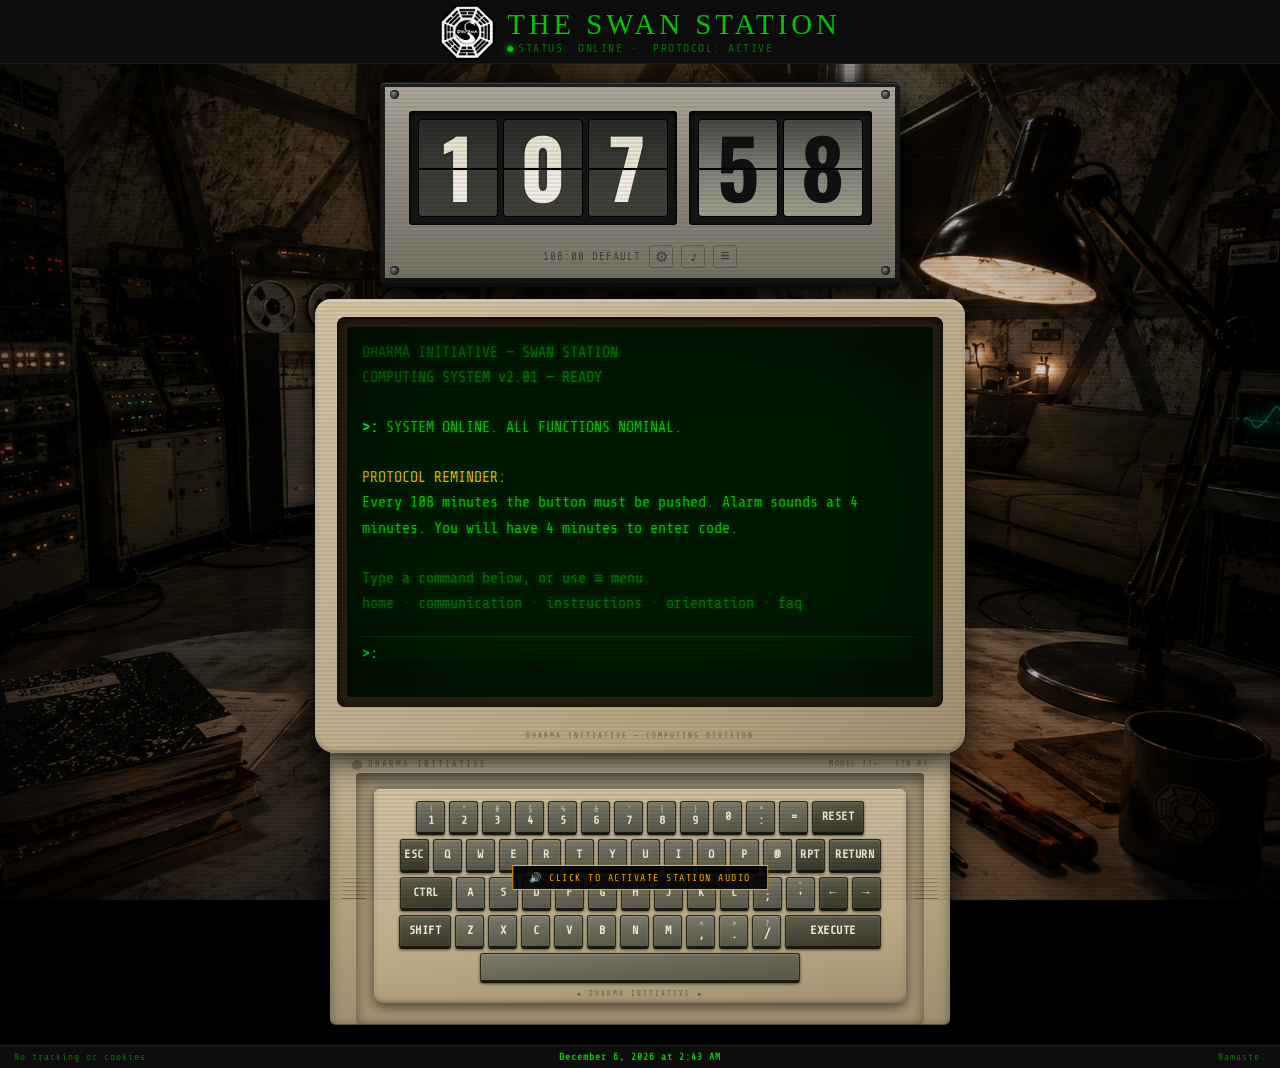
==== commit 5f0026a6: "Add support links" ====
--- a/index.html
+++ b/index.html
@@ -95,10 +95,15 @@
         <a href="https://en.wikipedia.org/wiki/Lost_(TV_series)" target="_blank" rel="noopener">Wikipedia</a>
       </div>
       <div class="menu-link-group">
-        <div class="menu-link-group-title">SUPPORT</div>
+        <div class="menu-link-group-title">CONTACT</div>
         <a href="mailto:KiarashFa@gmail.com">KiarashFa@gmail.com</a>
         <a href="https://kiarashfa.github.io/website/" target="_blank" rel="noopener">Personal Site</a>
         <a href="https://github.com/kiarashfa" target="_blank" rel="noopener">GitHub</a>
+      </div>
+      <div class="menu-link-group">
+        <div class="menu-link-group-title">SUPPORT</div>
+        <a href="https://www.paypal.com/donate/?hosted_button_id=S3BD5XFBMMWSJ" target="_blank" rel="noopener"><svg class="support-icon" viewBox="0 0 24 24" aria-hidden="true"><path d="M15.607 4.653H8.941L6.645 19.251H1.82L4.862 0h7.995c3.754 0 6.375 2.294 6.473 5.513-.648-.478-2.105-.86-3.722-.86m6.57 5.546c0 3.41-3.01 6.853-6.958 6.853h-2.493L11.595 24H6.74l1.845-11.538h3.592c4.208 0 7.346-3.634 7.153-6.949a5.24 5.24 0 0 1 2.848 4.686M9.653 5.546h6.408c.907 0 1.942.222 2.363.541-.195 2.741-2.655 5.483-6.441 5.483H8.714Z"/></svg>Donate · PayPal</a>
+        <a href="https://www.buymeacoffee.com/kiarashfa" target="_blank" rel="noopener"><svg class="support-icon" viewBox="0 0 24 24" aria-hidden="true"><path d="M20.216 6.415l-.132-.666c-.119-.598-.388-1.163-1.001-1.379-.197-.069-.42-.098-.57-.241-.152-.143-.196-.366-.231-.572-.065-.378-.125-.756-.192-1.133-.057-.325-.102-.69-.25-.987-.195-.4-.597-.634-.996-.788a5.723 5.723 0 00-.626-.194c-1-.263-2.05-.36-3.077-.416a25.834 25.834 0 00-3.7.062c-.915.083-1.88.184-2.75.5-.318.116-.646.256-.888.501-.297.302-.393.77-.177 1.146.154.267.415.456.692.58.36.162.737.284 1.123.366 1.075.238 2.189.331 3.287.37 1.218.05 2.437.01 3.65-.118.299-.033.598-.073.896-.119.352-.054.578-.513.474-.834-.124-.383-.457-.531-.834-.473-.466.074-.96.108-1.382.146-1.177.08-2.358.082-3.536.006a22.228 22.228 0 01-1.157-.107c-.086-.01-.18-.025-.258-.036-.243-.036-.484-.08-.724-.13-.111-.027-.111-.185 0-.212h.005c.277-.06.557-.108.838-.147h.002c.131-.009.263-.032.394-.048a25.076 25.076 0 013.426-.12c.674.019 1.347.067 2.017.144l.228.031c.267.04.533.088.798.145.392.085.895.113 1.07.542.055.137.08.288.111.431l.319 1.484a.237.237 0 01-.199.284h-.003c-.037.006-.075.01-.112.015a36.704 36.704 0 01-4.743.295 37.059 37.059 0 01-4.699-.304c-.14-.017-.293-.042-.417-.06-.326-.048-.649-.108-.973-.161-.393-.065-.768-.032-1.123.161-.29.16-.527.404-.675.701-.154.316-.199.66-.267 1-.069.34-.176.707-.135 1.056.087.753.613 1.365 1.37 1.502a39.69 39.69 0 0011.343.376.483.483 0 01.535.53l-.071.697-1.018 9.907c-.041.41-.047.832-.125 1.237-.122.637-.553 1.028-1.182 1.171-.577.131-1.165.2-1.756.205-.656.004-1.31-.025-1.966-.022-.699.004-1.556-.06-2.095-.58-.475-.458-.54-1.174-.605-1.793l-.731-7.013-.322-3.094c-.037-.351-.286-.695-.678-.678-.336.015-.718.3-.678.679l.228 2.185.949 9.112c.147 1.344 1.174 2.068 2.446 2.272.742.12 1.503.144 2.257.156.966.016 1.942.053 2.892-.122 1.408-.258 2.465-1.198 2.616-2.657.34-3.332.683-6.663 1.024-9.995l.215-2.087a.484.484 0 01.39-.426c.402-.078.787-.212 1.074-.518.455-.488.546-1.124.385-1.766zm-1.478.772c-.145.137-.363.201-.578.233-2.416.359-4.866.54-7.308.46-1.748-.06-3.477-.254-5.207-.498-.17-.024-.353-.055-.47-.18-.22-.236-.111-.71-.054-.995.052-.26.152-.609.463-.646.484-.057 1.046.148 1.526.22.577.088 1.156.159 1.737.212 2.48.226 5.002.19 7.472-.14.45-.06.899-.13 1.345-.21.399-.072.84-.206 1.08.206.166.281.188.657.162.974a.544.544 0 01-.169.364zm-6.159 3.9c-.862.37-1.84.788-3.109.788a5.884 5.884 0 01-1.569-.217l.877 9.004c.065.78.717 1.38 1.5 1.38 0 0 1.243.065 1.658.065.447 0 1.786-.065 1.786-.065.783 0 1.434-.6 1.499-1.38l.94-9.95a3.996 3.996 0 00-1.322-.238c-.826 0-1.491.284-2.26.613z"/></svg>Buy Me a Coffee</a>
       </div>
       <div class="menu-link-group">
         <div class="menu-link-group-title">ABOUT</div>
--- a/style.css
+++ b/style.css
@@ -751,6 +751,13 @@
 .text-red   { color: var(--red-alarm) !important; text-shadow: 0 0 8px rgba(200,0,0,0.5) !important; }
 .text-amber { color: var(--amber) !important; }
 .text-dim   { color: var(--green-dim) !important; }
+/* small inline brand glyphs next to support links */
+.support-icon {
+  width: .85em; height: .85em;
+  fill: currentColor;
+  vertical-align: -.08em;
+  margin-right: 6px;
+}
 .blink      { animation: genericBlink 1s step-end infinite; }
 @keyframes genericBlink { 0%,100%{opacity:1;} 50%{opacity:0;} }
 @keyframes cursorBlink  { 0%,100%{opacity:1;} 50%{opacity:0;} }
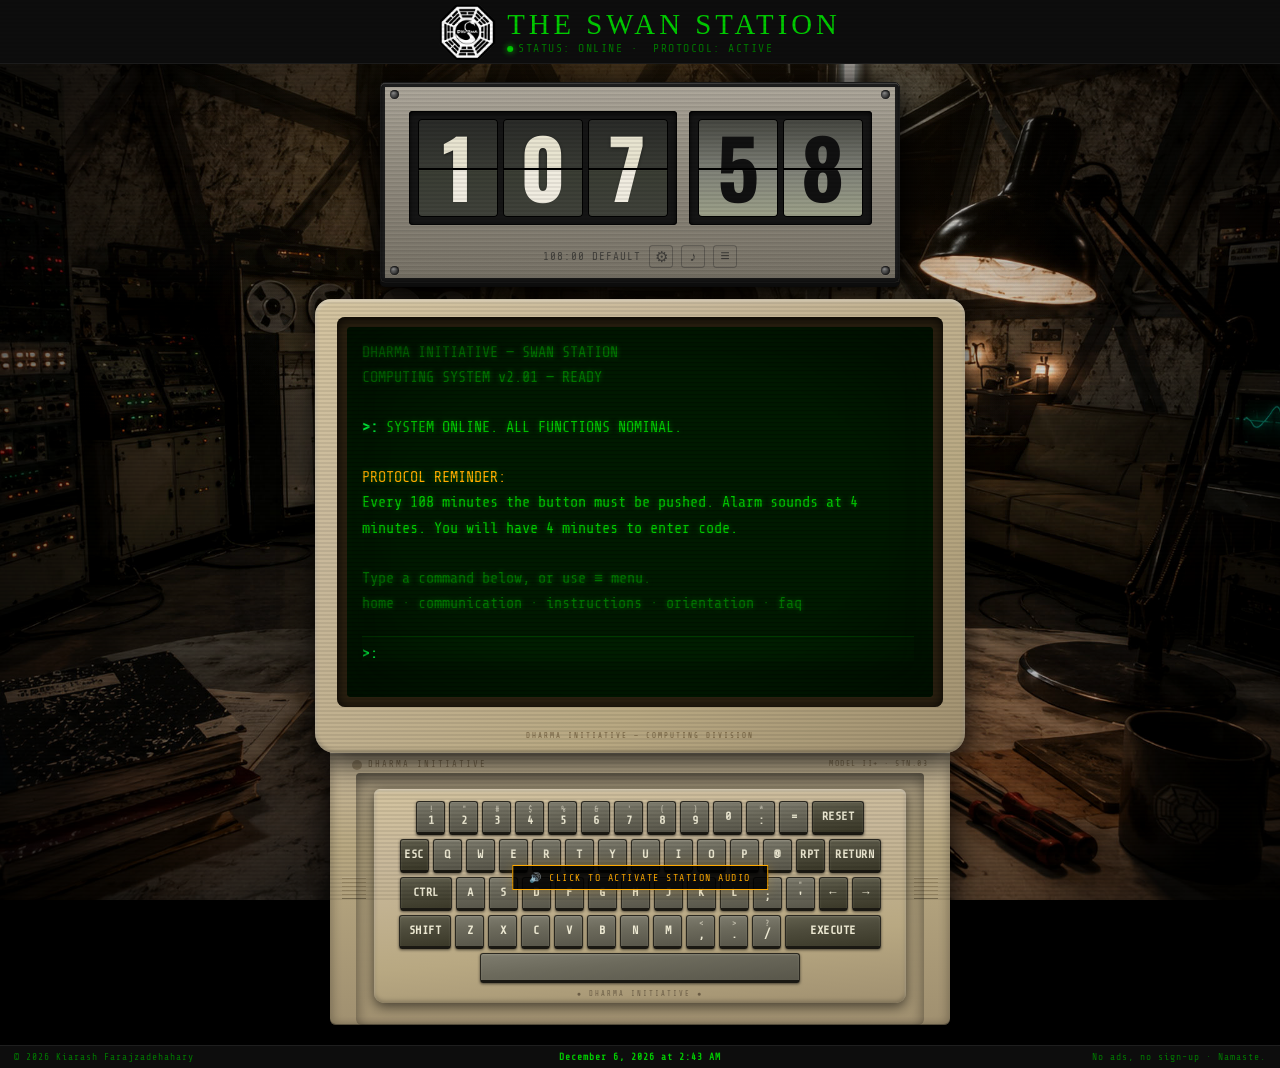
==== commit 10d9723e: "Polish" ====
--- a/index.html
+++ b/index.html
@@ -3,14 +3,38 @@
 <head>
   <meta charset="UTF-8">
   <meta name="viewport" content="width=device-width, initial-scale=1.0">
-  <title>LOSTimer - Swan Station</title>
-  <meta name="description" content="DHARMA Initiative Swan Station. Enter 4 8 15 16 23 42 every 108 minutes.">
+  <title>LOSTimer — The Swan Station</title>
+  <meta name="description" content="A working 108-minute countdown timer and fan tribute to the Swan Station from ABC's LOST. Enter 4 8 15 16 23 42 before the counter runs out.">
+  <link rel="canonical" href="https://kiarashfa.github.io/LOSTimer/">
+  <meta name="theme-color" content="#000000">
+
   <link rel="stylesheet" href="style.css">
-  <link rel="icon" type="image/x-icon" href="/favicon.ico">
+
+  <!-- ── ICONS & MANIFEST ── -->
+  <link rel="icon" type="image/x-icon" href="favicons/favicon.ico">
   <link rel="icon" type="image/png" sizes="32x32" href="favicons/favicon-32x32.png">
   <link rel="icon" type="image/png" sizes="16x16" href="favicons/favicon-16x16.png">
   <link rel="apple-touch-icon" sizes="180x180" href="favicons/apple-touch-icon.png">
   <link rel="manifest" href="favicons/site.webmanifest">
+
+  <!-- ── LINK PREVIEW (Open Graph / Twitter) ── -->
+  <meta property="og:type" content="website">
+  <meta property="og:site_name" content="LOSTimer">
+  <meta property="og:url" content="https://kiarashfa.github.io/LOSTimer/">
+  <meta property="og:title" content="LOSTimer — The Swan Station">
+  <meta property="og:description" content="Push the button. A working 108-minute countdown timer and fan tribute to the Swan Station from ABC's LOST.">
+  <meta property="og:image" content="https://kiarashfa.github.io/LOSTimer/assets/og-image.png">
+  <meta property="og:image:width" content="1200">
+  <meta property="og:image:height" content="630">
+  <meta property="og:image:alt" content="LOSTimer — The Swan Station countdown terminal, with the numbers 4 8 15 16 23 42.">
+  <meta name="twitter:card" content="summary_large_image">
+  <meta name="twitter:title" content="LOSTimer — The Swan Station">
+  <meta name="twitter:description" content="Push the button. A working 108-minute countdown timer and fan tribute to the Swan Station from ABC's LOST.">
+  <meta name="twitter:image" content="https://kiarashfa.github.io/LOSTimer/assets/og-image.png">
+  <meta name="twitter:image:alt" content="LOSTimer — The Swan Station countdown terminal, with the numbers 4 8 15 16 23 42.">
+
+  <!-- Google Analytics — measurement ID lives only in analytics.js -->
+  <script async src="analytics.js"></script>
 </head>
 <body>
 
@@ -67,22 +91,22 @@
     <!-- 6 stations (2×3 grid — Swan is this page) -->
     <div class="menu-stations-grid">
       <button class="menu-station-btn" data-station="Flame">
-        <img class="menu-station-icon" src="assets/Logo_TheFlame.png" alt=""><span>THE FLAME</span>
+        <img class="menu-station-icon" loading="lazy" decoding="async" src="assets/Logo_TheFlame.png" alt=""><span>THE FLAME</span>
       </button>
       <button class="menu-station-btn" data-station="Hydra">
-        <img class="menu-station-icon" src="assets/Logo_TheHydra.png" alt=""><span>THE HYDRA</span>
+        <img class="menu-station-icon" loading="lazy" decoding="async" src="assets/Logo_TheHydra.png" alt=""><span>THE HYDRA</span>
       </button>
       <button class="menu-station-btn" data-station="Arrow">
-        <img class="menu-station-icon" src="assets/Logo_TheArrow.png" alt=""><span>THE ARROW</span>
+        <img class="menu-station-icon" loading="lazy" decoding="async" src="assets/Logo_TheArrow.png" alt=""><span>THE ARROW</span>
       </button>
       <button class="menu-station-btn" data-station="Pearl">
-        <img class="menu-station-icon" src="assets/Logo_ThePearl.png" alt=""><span>THE PEARL</span>
+        <img class="menu-station-icon" loading="lazy" decoding="async" src="assets/Logo_ThePearl.png" alt=""><span>THE PEARL</span>
       </button>
       <button class="menu-station-btn" data-station="Looking Glass">
-        <img class="menu-station-icon" src="assets/Logo_LookingGlass.png" alt=""><span>LOOKING GLASS</span>
+        <img class="menu-station-icon" loading="lazy" decoding="async" src="assets/Logo_LookingGlass.png" alt=""><span>LOOKING GLASS</span>
       </button>
       <button class="menu-station-btn" data-station="Orchid">
-        <img class="menu-station-icon" src="assets/Logo_TheOrchid.png" alt=""><span>THE ORCHID</span>
+        <img class="menu-station-icon" loading="lazy" decoding="async" src="assets/Logo_TheOrchid.png" alt=""><span>THE ORCHID</span>
       </button>
     </div>
 
@@ -237,9 +261,9 @@
 
   <!-- FOOTER -->
   <footer>
-    <span>No tracking or cookies</span>
+    <span id="footer-copyright">© 2026 Kiarash Farajzadehahary</span>
     <span id="footer-time">—</span>
-    <span>Namaste.</span>
+    <span>No ads, no sign-up · Namaste.</span>
   </footer>
 
 </div>
--- a/style.css
+++ b/style.css
@@ -1,9 +1,45 @@
 /* ============================================
-   THE SWAN STATION — style.css  v8.1
+   THE SWAN STATION — style.css  v1.0.0
    DHARMA Initiative Computing System
    ============================================ */
 
-@import url('https://fonts.googleapis.com/css2?family=Noto+Sans+Egyptian+Hieroglyphs&family=Oswald:wght@600;700&family=Share+Tech+Mono&family=VT323&display=swap');
+/* ── SELF-HOSTED FONTS (woff2, latin subsets; hieroglyphs subset to the 5 glyphs used) ── */
+@font-face {
+  font-family: 'Share Tech Mono';
+  font-style: normal;
+  font-weight: 400;
+  font-display: swap;
+  src: url('fonts/share-tech-mono/share-tech-mono-400-normal.woff2') format('woff2');
+}
+@font-face {
+  font-family: 'VT323';
+  font-style: normal;
+  font-weight: 400;
+  font-display: swap;
+  src: url('fonts/vt323/vt323-400-normal.woff2') format('woff2');
+}
+@font-face {
+  font-family: 'Oswald';
+  font-style: normal;
+  font-weight: 600;
+  font-display: swap;
+  src: url('fonts/oswald/oswald-600-normal.woff2') format('woff2');
+}
+@font-face {
+  font-family: 'Oswald';
+  font-style: normal;
+  font-weight: 700;
+  font-display: swap;
+  src: url('fonts/oswald/oswald-700-normal.woff2') format('woff2');
+}
+@font-face {
+  font-family: 'Noto Sans Egyptian Hieroglyphs';
+  font-style: normal;
+  font-weight: 400;
+  font-display: swap;
+  src: url('fonts/noto-sans-egyptian-hieroglyphs/noto-sans-egyptian-hieroglyphs-400-normal.woff2') format('woff2');
+  unicode-range: U+13000-1342F;
+}
 
 :root {
   --green:        #00cc00;
@@ -91,6 +127,12 @@
   pointer-events: none;
   background: #050605 url('assets/Background.jpg') center center / cover no-repeat;
 }
+/* Phones get a 1024px / 72 KB re-encode instead of the 2560px / 459 KB plate.
+   The layers below crush it to near-black anyway, so nothing is lost visually. */
+@media (max-width: 768px) {
+  #swan-hatch-bg { background-image: url('assets/Background-mobile.jpg'); }
+}
+
 #swan-hatch-bg::before {
   content: '';
   position: absolute;
